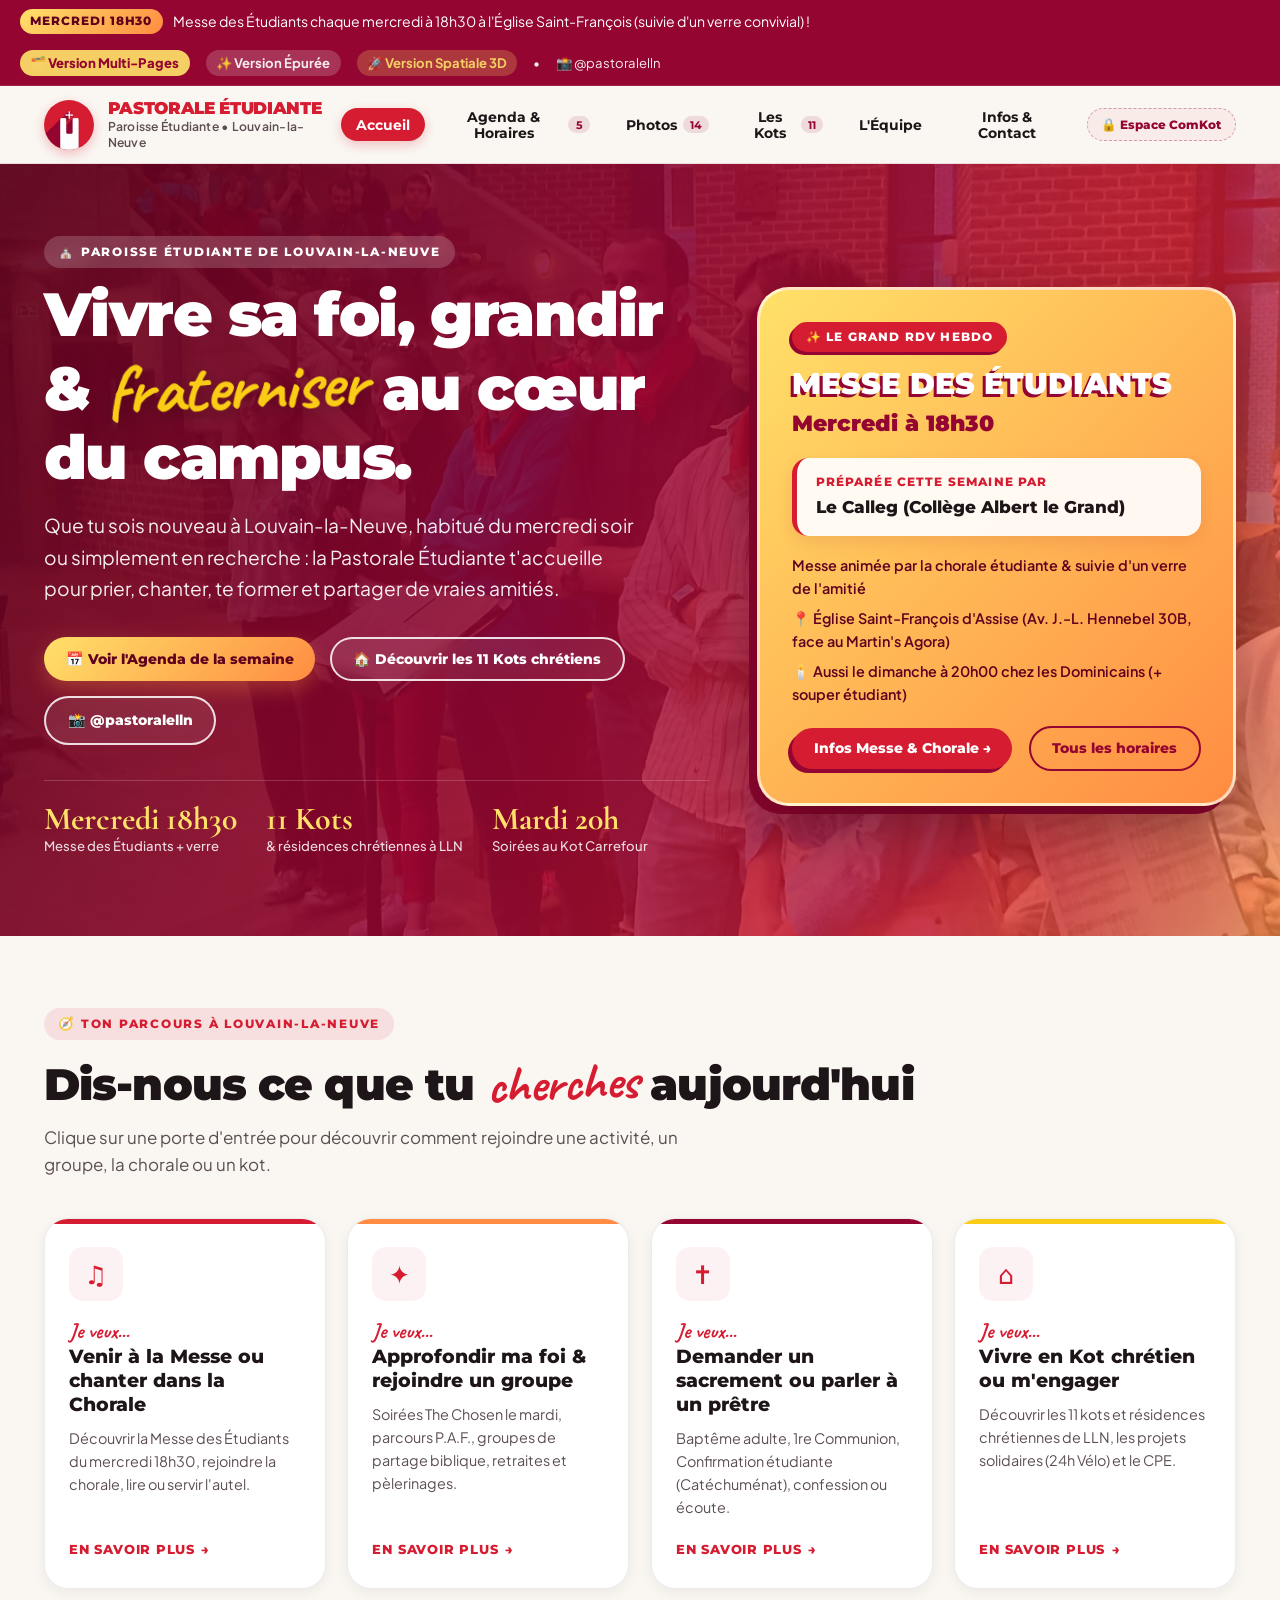
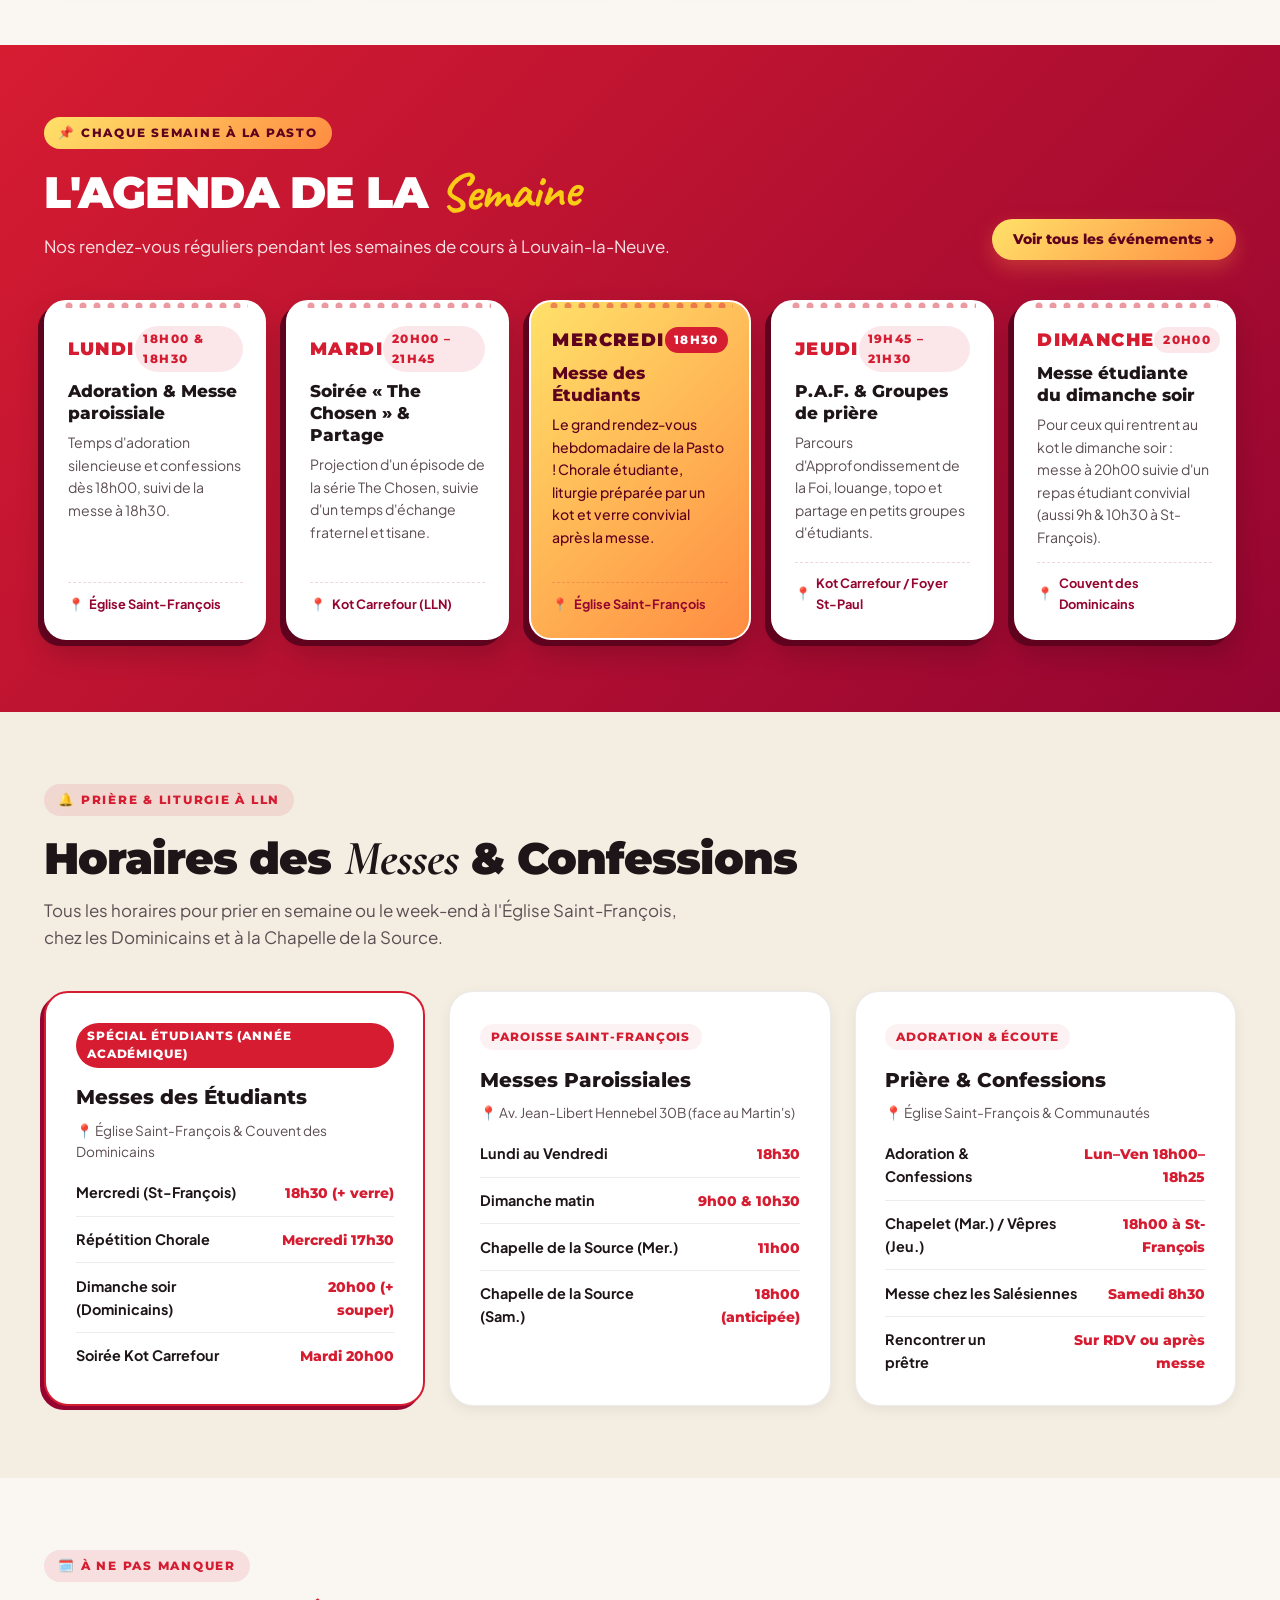
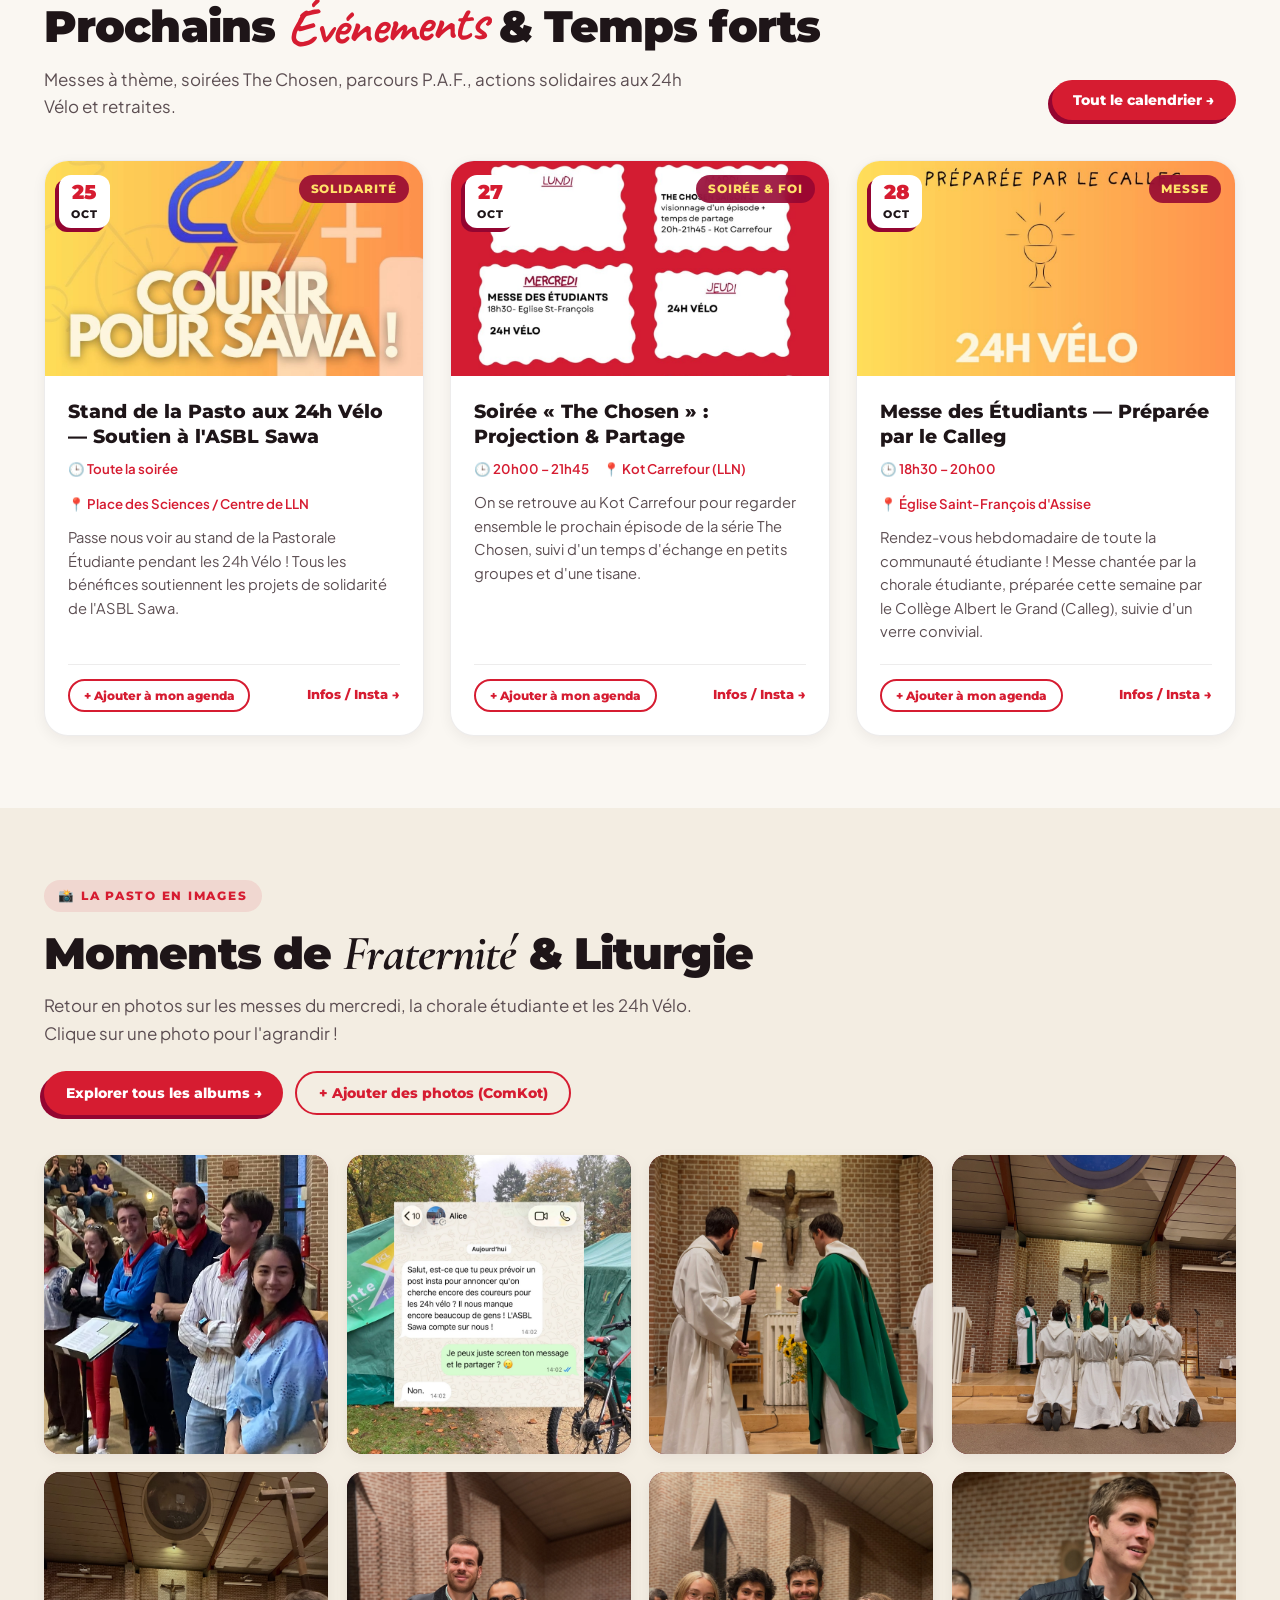
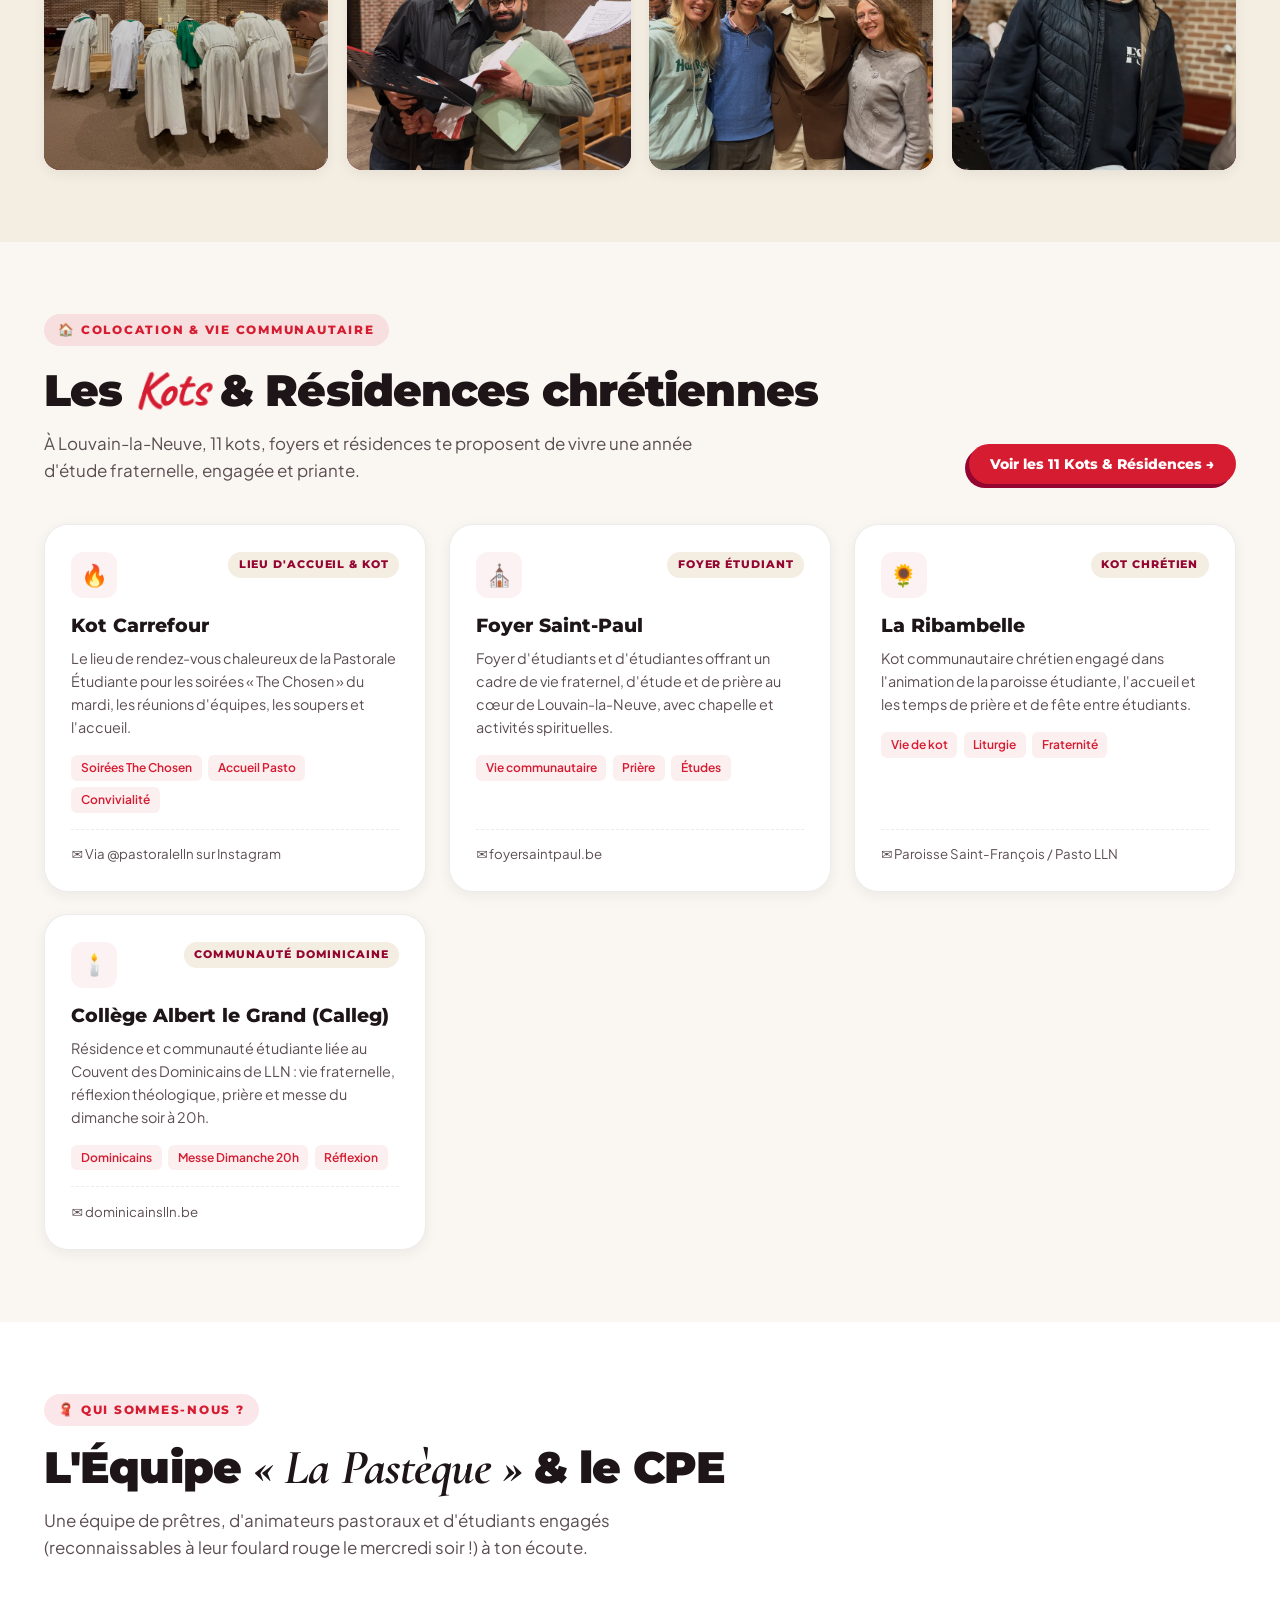
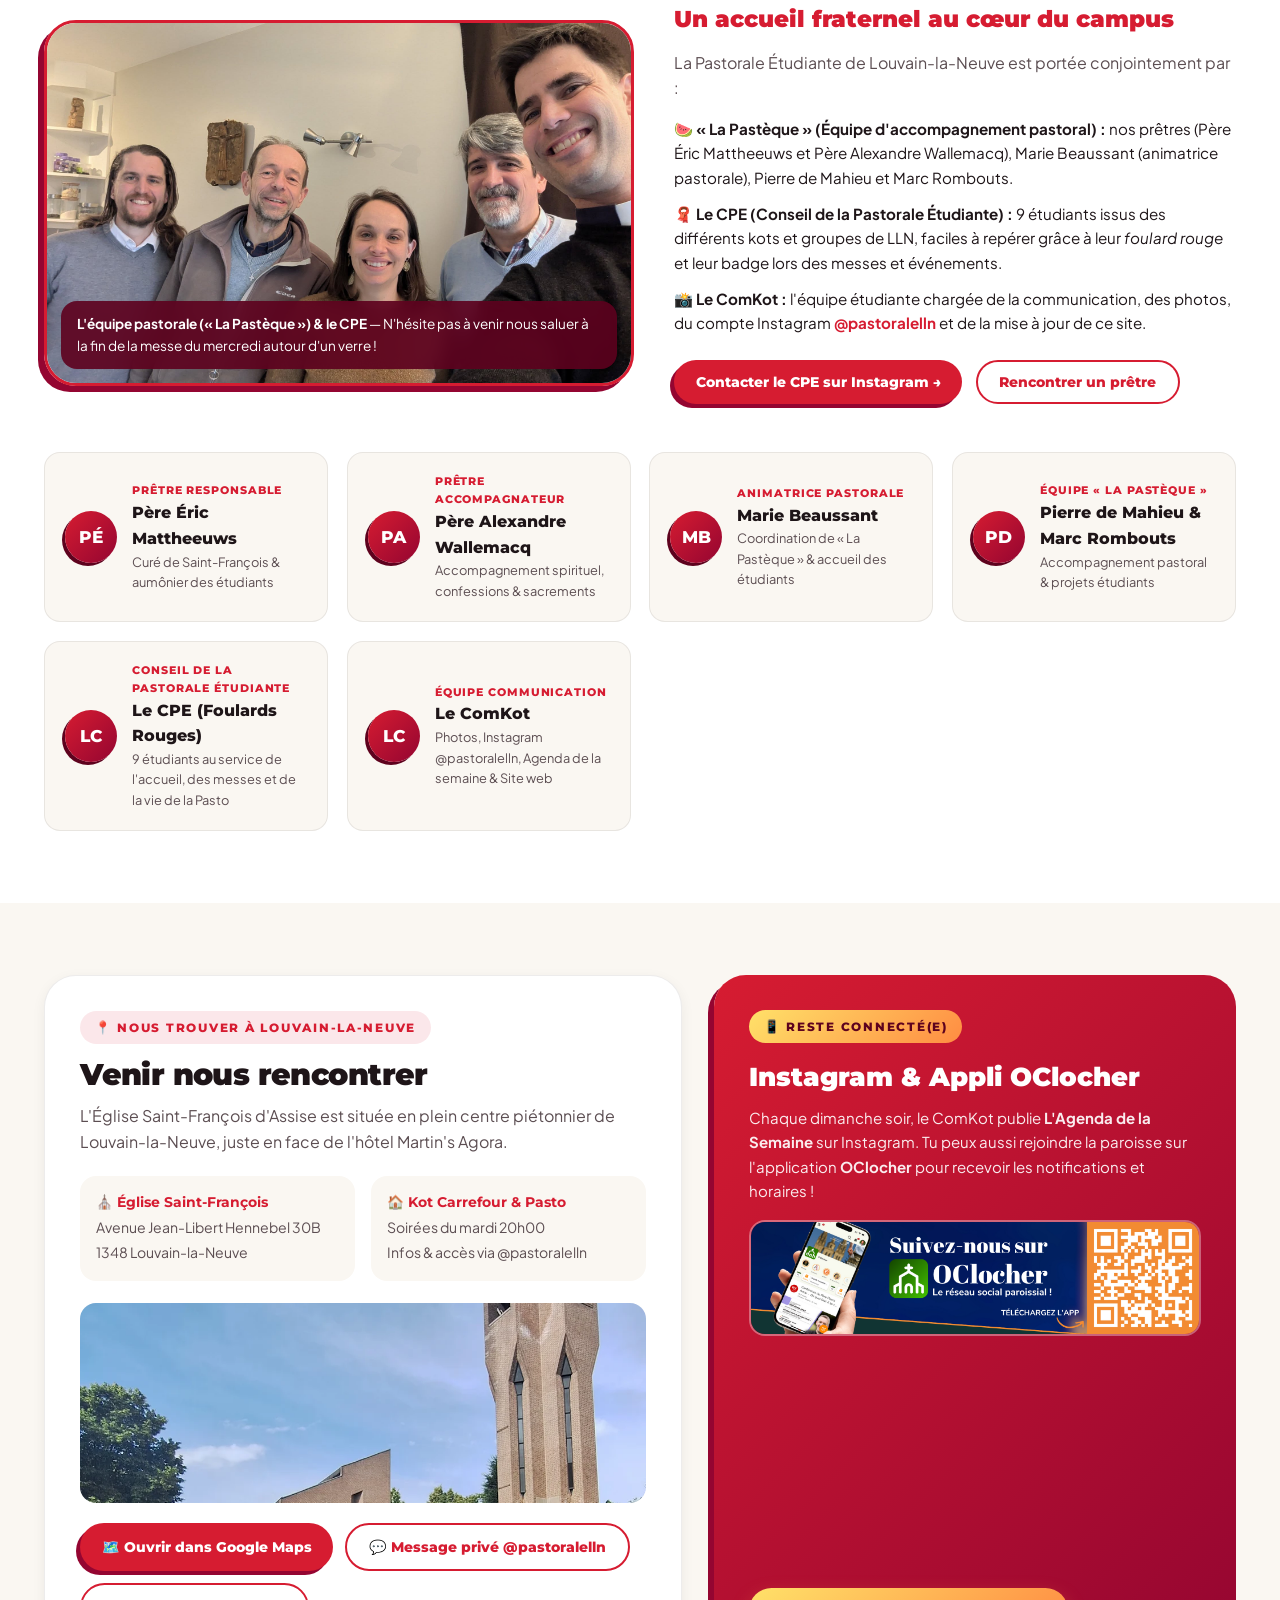
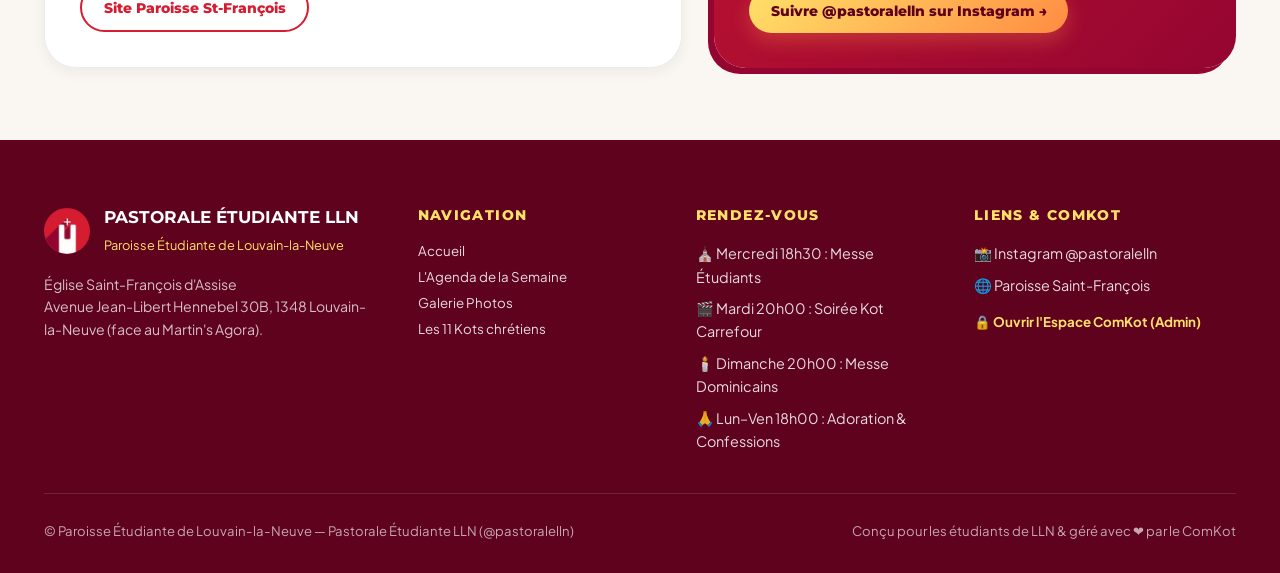
==== index.html @ 419ba9bc "Add files via upload" ====
<!DOCTYPE html>
<html lang="fr">
<head>
  <meta charset="UTF-8" />
  <meta name="viewport" content="width=device-width, initial-scale=1.0" />
  <title>Pastorale Étudiante de Louvain-la-Neuve | Paroisse Étudiante (@pastoralelln)</title>
  <meta name="description" content="Bienvenue à la Paroisse Étudiante de Louvain-la-Neuve (Pastorale Étudiante LLN) : Messe des Étudiants le mercredi à 18h30 à l'Église Saint-François, soirées The Chosen, P.A.F., chorale, sacrements et 11 kots chrétiens." />
  <link rel="icon" type="image/jpeg" href="assets/logo-ig.jpg" />

  <!-- Google Fonts correspondant à la charte @pastoralelln :
       Montserrat (Titres gras uppercase), Cormorant Garamond (Serif éditorial),
       Caveat (Script manuscrit jaune), Plus Jakarta Sans (Corps de texte moderne) -->
  <link rel="preconnect" href="https://fonts.googleapis.com" />
  <link rel="preconnect" href="https://fonts.gstatic.com" crossorigin />
  <link href="https://fonts.googleapis.com/css2?family=Caveat:wght@700&family=Cormorant+Garamond:ital,wght@0,700;1,700&family=Montserrat:wght@700;800;900&family=Plus+Jakarta+Sans:wght@400;500;600;700&display=swap" rel="stylesheet" />

  <link rel="stylesheet" href="styles.css" />
</head>
<body>

  <!-- ========================================================================
       BANNIÈRE D'ANNONCE SUPÉRIEURE (Modifiable via l'Espace ComKot)
       ======================================================================== -->
  <div class="top-banner">
    <div class="top-banner__inner">
      <div class="top-banner__content">
        <span class="top-banner__pill" id="topBannerPill">Mercredi 18h30</span>
        <span id="topBannerText">Messe des Étudiants chaque mercredi à 18h30 à l'Église Saint-François (suivie d'un verre convivial) !</span>
      </div>
      <div class="top-banner__links">
        <a href="accueil.html" style="background:#FFE169; color:#940531; padding:0.18rem 0.65rem; border-radius:999px; font-weight:800;">🗂️ Version Multi-Pages</a>
        <a href="epure.html" style="background:rgba(255,255,255,0.2); padding:0.18rem 0.65rem; border-radius:999px; font-weight:700;">✨ Version Épurée</a>
        <a href="moderne.html" style="background:rgba(255,225,105,0.25); color:#FFE169; padding:0.18rem 0.65rem; border-radius:999px; font-weight:700;">🚀 Version Spatiale 3D</a>
        <span>•</span>
        <a href="https://www.instagram.com/pastoralelln/" target="_blank" rel="noopener">📸 @pastoralelln</a>
      </div>
    </div>
  </div>

  <!-- ========================================================================
       NAVIGATION PRINCIPALE (SPA Hybride)
       ======================================================================== -->
  <header class="navbar">
    <div class="container navbar__inner">
      <button class="brand" onclick="switchView('accueil')" aria-label="Retour à l'accueil Pastorale Étudiante LLN">
        <img src="assets/logo-ig.jpg" alt="Logo Pastorale Étudiante LLN" class="brand__logo" />
        <div class="brand__text">
          <span class="brand__title">PASTORALE ÉTUDIANTE</span>
          <span class="brand__subtitle">Paroisse Étudiante • Louvain-la-Neuve</span>
        </div>
      </button>

      <nav class="nav-links" id="navLinks" aria-label="Navigation principale">
        <button class="nav-btn active" data-view="accueil" onclick="switchView('accueil')">
          Accueil
        </button>
        <button class="nav-btn" data-view="agenda" onclick="switchView('agenda')">
          Agenda &amp; Horaires <span class="nav-btn__badge" id="navEventsCount">5</span>
        </button>
        <button class="nav-btn" data-view="photos" onclick="switchView('photos')">
          Photos <span class="nav-btn__badge" id="navPhotosCount">14</span>
        </button>
        <button class="nav-btn" data-view="kots" onclick="switchView('kots')">
          Les Kots <span class="nav-btn__badge" id="navKotsCount">11</span>
        </button>
        <button class="nav-btn" onclick="switchView('accueil', 'equipe-section')">
          L'Équipe
        </button>
        <button class="nav-btn" onclick="switchView('accueil', 'contact-section')">
          Infos &amp; Contact
        </button>
      </nav>

      <div class="navbar__actions">
        <button class="btn btn--comkot" onclick="openComkotStudio()" title="Ajouter des événements ou photos (ComKot)">
          🔒 Espace ComKot
        </button>
        <button class="mobile-menu-toggle" id="mobileMenuToggle" aria-label="Menu">
          ☰
        </button>
      </div>
    </div>
  </header>

  <!-- ========================================================================
       VUE 1 : ACCUEIL COMPLET (Inspiré de Toulouse + Identité @pastoralelln)
       ======================================================================== -->
  <main id="view-accueil" class="view-section active">

    <!-- HERO SECTION -->
    <section class="hero">
      <div class="hero__bg" role="presentation"></div>
      <div class="hero__overlay" role="presentation"></div>

      <!-- Filigrane du clocher de Saint-François (comme sur les Reels @pastoralelln) -->

      <div class="container hero__grid">
        <div>
          <span class="eyebrow eyebrow--light">⛪ Paroisse Étudiante de Louvain-la-Neuve</span>
          <h1 class="hero__title">
            Vivre sa foi, grandir &amp; <span class="hero__title-script">fraterniser</span> au cœur du campus.
          </h1>
          <p class="hero__lead">
            Que tu sois nouveau à Louvain-la-Neuve, habitué du mercredi soir ou simplement en recherche : la Pastorale Étudiante t'accueille pour prier, chanter, te former et partager de vraies amitiés.
          </p>
          <div class="hero__ctas">
            <button class="btn btn--warm" onclick="switchView('agenda')">
              📅 Voir l'Agenda de la semaine
            </button>
            <button class="btn btn--outline-light" onclick="switchView('kots')">
              🏠 Découvrir les 11 Kots chrétiens
            </button>
            <a href="https://www.instagram.com/pastoralelln/" target="_blank" rel="noopener" class="btn btn--outline-light">
              📸 @pastoralelln
            </a>
          </div>
          <div class="hero__stats">
            <div>
              <div class="hero__stat-num">Mercredi 18h30</div>
              <div class="hero__stat-label">Messe des Étudiants + verre</div>
            </div>
            <div>
              <div class="hero__stat-num">11 Kots</div>
              <div class="hero__stat-label">&amp; résidences chrétiennes à LLN</div>
            </div>
            <div>
              <div class="hero__stat-num">Mardi 20h</div>
              <div class="hero__stat-label">Soirées au Kot Carrefour</div>
            </div>
          </div>
        </div>

        <!-- Carte Spotlight "Messe des Étudiants" (style post Instagram @pastoralelln) -->
        <aside class="messe-spotlight-card" aria-label="Rendez-vous Messe des Étudiants">

          <span class="messe-spotlight-card__tag">✨ Le Grand RDV Hebdo</span>
          <h2 class="messe-spotlight-card__title">Messe des Étudiants</h2>
          <div class="messe-spotlight-card__time" id="spotlightTime">Mercredi à 18h30</div>

          <div class="messe-spotlight-card__kot-box">
            <div class="messe-spotlight-card__kot-label">PRÉPARÉE CETTE SEMAINE PAR</div>
            <div class="messe-spotlight-card__kot-value" id="spotlightKot">Le Calleg (Collège Albert le Grand)</div>
          </div>

          <div class="messe-spotlight-card__meta">
            <span id="spotlightTheme">🎶 Animée par la chorale étudiante &amp; suivie d'un verre convivial</span>
            <span id="spotlightLocation">📍 Église Saint-François d'Assise (face au Martin's Agora)</span>
            <span id="spotlightSunday">🕯️ Aussi le dimanche à 20h00 chez les Dominicains (+ repas)</span>
          </div>

          <div class="messe-spotlight-card__footer">
            <button class="btn btn--primary" onclick="openPathwayModal('messe-chorale')">
              Infos Messe &amp; Chorale →
            </button>
            <button class="btn btn--outline" style="border-color: var(--pasto-burgundy); color: var(--pasto-burgundy);" onclick="switchView('accueil', 'horaires-section')">
              Tous les horaires
            </button>
          </div>
        </aside>
      </div>
    </section>

    <!-- SECTION "JE VEUX..." (Inspirée de etudiants-toulouse.catholique.fr) -->
    <section class="pathways-section">
      <div class="container">
        <div class="section-header">
          <div>
            <span class="eyebrow">🧭 Ton parcours à Louvain-la-Neuve</span>
            <h2 class="section-title">
              Dis-nous ce que tu <span class="script-accent">cherches</span> aujourd'hui
            </h2>
            <p class="section-subtitle">
              Clique sur une porte d'entrée pour découvrir comment rejoindre une activité, un groupe, la chorale ou un kot.
            </p>
          </div>
        </div>

        <div class="pathways-grid" id="pathwaysGrid">
          <!-- Injecté dynamiquement par app.js -->
        </div>
      </div>
    </section>

    <!-- SECTION L'AGENDA DE LA SEMAINE (Charte @pastoralelln : fond rouge #D61C31 + cartes blanches festonnées) -->
    <section class="weekly-agenda-section">

      <div class="container weekly-board">
        <div class="section-header">
          <div>
            <span class="eyebrow eyebrow--warm">📌 Chaque semaine à la Pasto</span>
            <h2 class="section-title section-title--light" style="color: #FFFFFF;">
              L'AGENDA DE LA <span class="script-accent">Semaine</span>
            </h2>
            <p class="section-subtitle" style="color: rgba(255,255,255,0.88);">
              Nos rendez-vous réguliers pendant les semaines de cours à Louvain-la-Neuve.
            </p>
          </div>
          <div style="display:flex; gap:0.75rem; flex-wrap:wrap;">
            <button class="btn btn--warm" onclick="switchView('agenda')">
              Voir tous les événements →
            </button>
          </div>
        </div>

        <div class="weekly-grid" id="homeWeeklyGrid">
          <!-- Injecté dynamiquement par app.js -->
        </div>
      </div>
    </section>

    <!-- SECTION HORAIRES DES MESSES & CONFESSIONS À LLN -->
    <section class="horaires-section" id="horaires-section">
      <div class="container">
        <div class="section-header">
          <div>
            <span class="eyebrow">🔔 Prière &amp; Liturgie à LLN</span>
            <h2 class="section-title">
              Horaires des <span class="serif-accent">Messes</span> &amp; Confessions
            </h2>
            <p class="section-subtitle">
              Tous les horaires pour prier en semaine ou le week-end à l'Église Saint-François, chez les Dominicains et à la Chapelle de la Source.
            </p>
          </div>
        </div>

        <div class="horaires-grid">
          <!-- Carte 1 : Messes Étudiantes -->
          <div class="horaire-card horaire-card--featured">
            <span class="horaire-card__badge">Spécial Étudiants (Année académique)</span>
            <h3 class="horaire-card__title">Messes des Étudiants</h3>
            <p class="horaire-card__location">📍 Église Saint-François &amp; Couvent des Dominicains</p>
            <div class="horaire-list">
              <div class="horaire-item">
                <span class="horaire-item__day">Mercredi (St-François)</span>
                <span class="horaire-item__time">18h30 (+ verre)</span>
              </div>
              <div class="horaire-item">
                <span class="horaire-item__day">Répétition Chorale</span>
                <span class="horaire-item__time">Mercredi 17h30</span>
              </div>
              <div class="horaire-item">
                <span class="horaire-item__day">Dimanche soir (Dominicains)</span>
                <span class="horaire-item__time">20h00 (+ souper)</span>
              </div>
              <div class="horaire-item">
                <span class="horaire-item__day">Soirée Kot Carrefour</span>
                <span class="horaire-item__time">Mardi 20h00</span>
              </div>
            </div>
          </div>

          <!-- Carte 2 : Église Saint-François (Semaine & Dimanche) -->
          <div class="horaire-card">
            <span class="horaire-card__badge">Paroisse Saint-François</span>
            <h3 class="horaire-card__title">Messes Paroissiales</h3>
            <p class="horaire-card__location">📍 Av. Jean-Libert Hennebel 30B (face au Martin's)</p>
            <div class="horaire-list">
              <div class="horaire-item">
                <span class="horaire-item__day">Lundi au Vendredi</span>
                <span class="horaire-item__time">18h30</span>
              </div>
              <div class="horaire-item">
                <span class="horaire-item__day">Dimanche matin</span>
                <span class="horaire-item__time">9h00 &amp; 10h30</span>
              </div>
              <div class="horaire-item">
                <span class="horaire-item__day">Chapelle de la Source (Mer.)</span>
                <span class="horaire-item__time">11h00</span>
              </div>
              <div class="horaire-item">
                <span class="horaire-item__day">Chapelle de la Source (Sam.)</span>
                <span class="horaire-item__time">18h00 (anticipée)</span>
              </div>
            </div>
          </div>

          <!-- Carte 3 : Adoration, Prière & Confessions -->
          <div class="horaire-card">
            <span class="horaire-card__badge">Adoration &amp; Écoute</span>
            <h3 class="horaire-card__title">Prière &amp; Confessions</h3>
            <p class="horaire-card__location">📍 Église Saint-François &amp; Communautés</p>
            <div class="horaire-list">
              <div class="horaire-item">
                <span class="horaire-item__day">Adoration &amp; Confessions</span>
                <span class="horaire-item__time">Lun–Ven 18h00–18h25</span>
              </div>
              <div class="horaire-item">
                <span class="horaire-item__day">Chapelet (Mar.) / Vêpres (Jeu.)</span>
                <span class="horaire-item__time">18h00 à St-François</span>
              </div>
              <div class="horaire-item">
                <span class="horaire-item__day">Messe chez les Salésiennes</span>
                <span class="horaire-item__time">Samedi 8h30</span>
              </div>
              <div class="horaire-item">
                <span class="horaire-item__day">Rencontrer un prêtre</span>
                <span class="horaire-item__time">Sur RDV ou après messe</span>
              </div>
            </div>
          </div>
        </div>
      </div>
    </section>

    <!-- SECTION PROCHAINS ÉVÉNEMENTS (APERÇU ACCUEIL) -->
    <section class="events-section">
      <div class="container">
        <div class="section-header">
          <div>
            <span class="eyebrow">🗓️ À ne pas manquer</span>
            <h2 class="section-title">
              Prochains <span class="script-accent">Événements</span> &amp; Temps forts
            </h2>
            <p class="section-subtitle">
              Messes à thème, soirées The Chosen, parcours P.A.F., actions solidaires aux 24h Vélo et retraites.
            </p>
          </div>
          <button class="btn btn--primary" onclick="switchView('agenda')">
            Tout le calendrier →
          </button>
        </div>

        <div class="events-grid" id="homeEventsGrid">
          <!-- Injecté dynamiquement par app.js -->
        </div>
      </div>
    </section>

    <!-- SECTION GALERIE PHOTOS (APERÇU ACCUEIL) -->
    <section class="gallery-section">
      <div class="container">
        <div class="section-header">
          <div>
            <span class="eyebrow">📸 La Pasto en images</span>
            <h2 class="section-title">
              Moments de <span class="serif-accent">Fraternité</span> &amp; Liturgie
            </h2>
            <p class="section-subtitle">
              Retour en photos sur les messes du mercredi, la chorale étudiante et les 24h Vélo. Clique sur une photo pour l'agrandir !
            </p>
          </div>
          <div style="display:flex; gap:0.75rem; flex-wrap:wrap;">
            <button class="btn btn--primary" onclick="switchView('photos')">
              Explorer tous les albums →
            </button>
            <button class="btn btn--outline" onclick="openComkotStudio(); switchStudioTab('photos')">
              + Ajouter des photos (ComKot)
            </button>
          </div>
        </div>

        <div class="photos-masonry" id="homePhotosGrid">
          <!-- Injecté dynamiquement par app.js -->
        </div>
      </div>
    </section>

    <!-- SECTION KOTS CHRÉTIENS (APERÇU ACCUEIL) -->
    <section class="kots-section">
      <div class="container">
        <div class="section-header">
          <div>
            <span class="eyebrow">🏠 Colocation &amp; Vie communautaire</span>
            <h2 class="section-title">
              Les <span class="script-accent">Kots</span> &amp; Résidences chrétiennes
            </h2>
            <p class="section-subtitle">
              À Louvain-la-Neuve, 11 kots, foyers et résidences te proposent de vivre une année d'étude fraternelle, engagée et priante.
            </p>
          </div>
          <button class="btn btn--primary" onclick="switchView('kots')">
            Voir les 11 Kots &amp; Résidences →
          </button>
        </div>

        <div class="kots-grid" id="homeKotsGrid">
          <!-- Injecté dynamiquement par app.js -->
        </div>
      </div>
    </section>

    <!-- SECTION L'ÉQUIPE ("LA PASTÈQUE", LE CPE & LE COMKOT) -->
    <section class="team-section" id="equipe-section">
      <div class="container">
        <div class="section-header">
          <div>
            <span class="eyebrow">🧣 Qui sommes-nous ?</span>
            <h2 class="section-title">
              L'Équipe <span class="serif-accent">« La Pastèque »</span> &amp; le CPE
            </h2>
            <p class="section-subtitle">
              Une équipe de prêtres, d'animateurs pastoraux et d'étudiants engagés (reconnaissables à leur foulard rouge le mercredi soir !) à ton écoute.
            </p>
          </div>
        </div>

        <div class="team-banner-grid">
          <div class="team-photo-frame">
            <img src="assets/equipe-pasteque.png" alt="Équipe pastorale La Pastèque et prêtres de Louvain-la-Neuve" loading="lazy" />
            <div class="team-photo-caption">
              <strong>L'équipe pastorale (« La Pastèque ») &amp; le CPE</strong> — N'hésite pas à venir nous saluer à la fin de la messe du mercredi autour d'un verre !
            </div>
          </div>

          <div>
            <h3 style="font-family: var(--font-display); font-size: 1.45rem; font-weight: 900; margin-bottom: 0.75rem; color: var(--pasto-red);">
              Un accueil fraternel au cœur du campus
            </h3>
            <p style="color: var(--text-muted); margin-bottom: 1rem;">
              La Pastorale Étudiante de Louvain-la-Neuve est portée conjointement par :
            </p>
            <ul style="display:flex; flex-direction:column; gap:0.75rem; margin-bottom: 1.5rem; font-size: 0.95rem;">
              <li>
                <strong>🍉 « La Pastèque » (Équipe d'accompagnement pastoral) :</strong> nos prêtres (Père Éric Mattheeuws et Père Alexandre Wallemacq), Marie Beaussant (animatrice pastorale), Pierre de Mahieu et Marc Rombouts.
              </li>
              <li>
                <strong>🧣 Le CPE (Conseil de la Pastorale Étudiante) :</strong> 9 étudiants issus des différents kots et groupes de LLN, faciles à repérer grâce à leur <em>foulard rouge</em> et leur badge lors des messes et événements.
              </li>
              <li>
                <strong>📸 Le ComKot :</strong> l'équipe étudiante chargée de la communication, des photos, du compte Instagram <a href="https://www.instagram.com/pastoralelln/" target="_blank" rel="noopener" style="color:var(--pasto-red); font-weight:700;">@pastoralelln</a> et de la mise à jour de ce site.
              </li>
            </ul>
            <div style="display:flex; gap:0.85rem; flex-wrap:wrap;">
              <a href="https://www.instagram.com/pastoralelln/" target="_blank" rel="noopener" class="btn btn--primary">
                Contacter le CPE sur Instagram →
              </a>
              <button class="btn btn--outline" onclick="openPathwayModal('sacrements-ecoute')">
                Rencontrer un prêtre
              </button>
            </div>
          </div>
        </div>

        <div class="team-members-grid" id="teamMembersGrid">
          <!-- Injecté dynamiquement par app.js -->
        </div>
      </div>
    </section>

    <!-- SECTION CONTACT, ÉGLISE SAINT-FRANÇOIS & APPLICATION OCLOCHER -->
    <section class="contact-section" id="contact-section">
      <div class="container">
        <div class="contact-grid">
          <div class="contact-card">
            <span class="eyebrow">📍 Nous trouver à Louvain-la-Neuve</span>
            <h2 class="section-title" style="font-size: 1.85rem; margin-bottom: 0.75rem;">
              Venir nous rencontrer
            </h2>
            <p style="color: var(--text-muted); margin-bottom: 1.35rem;">
              L'Église Saint-François d'Assise est située en plein centre piétonnier de Louvain-la-Neuve, juste en face de l'hôtel Martin's Agora.
            </p>

            <div style="display: grid; grid-template-columns: 1fr 1fr; gap: 1rem; margin-bottom: 1.35rem;">
              <div style="background: var(--bg-cream); padding: 1rem; border-radius: var(--radius-md);">
                <strong style="display:block; font-family:var(--font-display); font-size:0.85rem; color:var(--pasto-red);">⛪ Église Saint-François</strong>
                <span style="font-size:0.88rem; color:var(--text-muted);">Avenue Jean-Libert Hennebel 30B<br/>1348 Louvain-la-Neuve</span>
              </div>
              <div style="background: var(--bg-cream); padding: 1rem; border-radius: var(--radius-md);">
                <strong style="display:block; font-family:var(--font-display); font-size:0.85rem; color:var(--pasto-red);">🏠 Kot Carrefour &amp; Pasto</strong>
                <span style="font-size:0.88rem; color:var(--text-muted);">Soirées du mardi 20h00<br/>Infos &amp; accès via @pastoralelln</span>
              </div>
            </div>

            <img src="assets/eglise-st-francois.png" alt="Église Saint-François d'Assise à Louvain-la-Neuve" style="width:100%; height:200px; object-fit:cover; border-radius:var(--radius-md); margin-bottom:1.25rem;" loading="lazy" />

            <div style="display:flex; gap:0.75rem; flex-wrap:wrap;">
              <a href="https://www.google.com/maps/search/?api=1&query=Eglise+Saint-Francois+d+Assise+Louvain-la-Neuve" target="_blank" rel="noopener" class="btn btn--primary">
                🗺️ Ouvrir dans Google Maps
              </a>
              <a href="https://www.instagram.com/pastoralelln/" target="_blank" rel="noopener" class="btn btn--outline">
                💬 Message privé @pastoralelln
              </a>
              <a href="https://www.paroissesaintfrancois.be/etudiants" target="_blank" rel="noopener" class="btn btn--outline">
                Site Paroisse St-François
              </a>
            </div>
          </div>

          <!-- Carte OClocher & Instagram -->
          <div class="oclocher-card">
            <div>
              <span class="eyebrow eyebrow--warm">📱 Reste connecté(e)</span>
              <h3 style="font-family: var(--font-display); font-size: 1.65rem; font-weight: 900; margin-bottom: 0.5rem;">
                Instagram &amp; Appli OClocher
              </h3>
              <p style="font-size: 0.94rem; opacity: 0.92;">
                Chaque dimanche soir, le ComKot publie <strong>L'Agenda de la Semaine</strong> sur Instagram. Tu peux aussi rejoindre la paroisse sur l'application <strong>OClocher</strong> pour recevoir les notifications et horaires !
              </p>
              <img src="assets/oclocher-banniere.png" alt="Bannière application OClocher Paroisse Saint-François" class="oclocher-card__img" loading="lazy" />
            </div>

            <div style="display:flex; gap:0.75rem; flex-wrap:wrap;">
              <a href="https://www.instagram.com/pastoralelln/" target="_blank" rel="noopener" class="btn btn--warm">
                Suivre @pastoralelln sur Instagram →
              </a>
            </div>
          </div>
        </div>
      </div>
    </section>
  </main>

  <!-- ========================================================================
       VUE 2 : AGENDA COMPLET, ÉVÉNEMENTS & HORAIRES
       ======================================================================== -->
  <section id="view-agenda" class="view-section">
    <div class="weekly-agenda-section" style="padding: 3.5rem 0;">
      <div class="container">
        <div class="section-header">
          <div>
            <span class="eyebrow eyebrow--warm">📌 Tableau Hebdomadaire</span>
            <h1 class="section-title section-title--light" style="color:#FFFFFF;">
              L'Agenda de la <span class="script-accent">Semaine</span> &amp; Calendrier
            </h1>
            <p class="section-subtitle" style="color:rgba(255,255,255,0.9);">
              Retrouve ici le programme de la semaine ainsi que tous les événements à venir de la Pastorale Étudiante.
            </p>
          </div>
          <button class="btn btn--outline-light" onclick="openComkotStudio(); switchStudioTab('weekly')">
            ✏️ Modifier l'agenda (ComKot)
          </button>
        </div>

        <div class="weekly-grid" id="agendaWeeklyGrid"></div>
      </div>
    </div>

    <div class="events-section">
      <div class="container">
        <div class="section-header">
          <div>
            <span class="eyebrow">🗓️ Calendrier des activités</span>
            <h2 class="section-title">Tous les <span class="script-accent">Événements</span></h2>
            <p class="section-subtitle">
              Filtre par catégorie ou télécharge un rendez-vous (`.ics`) pour l'ajouter directement à l'agenda de ton téléphone.
            </p>
          </div>
          <button class="btn btn--primary" onclick="openComkotStudio(); switchStudioTab('events')">
            + Ajouter un événement (ComKot)
          </button>
        </div>

        <div class="filter-bar" id="eventsFilterBar"></div>
        <div class="events-grid" id="fullEventsGrid"></div>
      </div>
    </div>
  </section>

  <!-- ========================================================================
       VUE 3 : GALERIE PHOTOS & ALBUMS (@pastoralelln)
       ======================================================================== -->
  <section id="view-photos" class="view-section">
    <div class="gallery-section" style="min-height: 75vh;">
      <div class="container">
        <div class="section-header">
          <div>
            <span class="eyebrow">📸 Albums Photos de la Pasto</span>
            <h1 class="section-title">
              La vie de la <span class="script-accent">Paroisse</span> en photos
            </h1>
            <p class="section-subtitle">
              Sélectionne un album ci-dessous pour revivre les messes des étudiants, les 24h Vélo, les soirées et les temps forts.
            </p>
          </div>
          <div style="display:flex; gap:0.75rem; flex-wrap:wrap;">
            <button class="btn btn--primary" onclick="openComkotStudio(); switchStudioTab('photos')">
              📤 Publier des photos (ComKot)
            </button>
            <a href="https://www.instagram.com/pastoralelln/" target="_blank" rel="noopener" class="btn btn--outline">
              Voir les Reels sur @pastoralelln →
            </a>
          </div>
        </div>

        <div class="albums-bar" id="albumsFilterBar"></div>
        <div class="photos-masonry" id="fullPhotosGrid"></div>
      </div>
    </div>
  </section>

  <!-- ========================================================================
       VUE 4 : ANNUAIRE DES 11 KOTS CHRÉTIENS & RÉSIDENCES DE LLN
       ======================================================================== -->
  <section id="view-kots" class="view-section">
    <div class="kots-section" style="min-height: 75vh;">
      <div class="container">
        <div class="section-header">
          <div>
            <span class="eyebrow">🏠 Logement &amp; Vie fraternelle à LLN</span>
            <h1 class="section-title">
              Annuaire des <span class="script-accent">11 Kots</span> &amp; Résidences
            </h1>
            <p class="section-subtitle">
              Tu cherches un kot chrétien ou une résidence porteuse de sens pour l'année prochaine, ou tu veux rejoindre leurs activités ? Explore les différentes communautés présentes à Louvain-la-Neuve.
            </p>
          </div>
          <button class="btn btn--outline" onclick="openComkotStudio(); switchStudioTab('kots')">
            ✏️ Mettre à jour les Kots (ComKot)
          </button>
        </div>

        <div class="kots-search-row">
          <div class="search-input-wrap">
            <span class="search-input-icon">🔍</span>
            <input type="search" id="kotSearchInput" class="search-input" placeholder="Rechercher un kot (ex: Calleg, Inigo, Saint-Paul, prière...)" />
          </div>
          <div class="filter-bar" id="kotsFilterBar" style="margin-bottom:0;"></div>
        </div>

        <div class="kots-grid" id="fullKotsGrid"></div>
      </div>
    </div>
  </section>

  <!-- ========================================================================
       PIED DE PAGE (FOOTER)
       ======================================================================== -->
  <footer class="site-footer">
    <div class="container">
      <div class="footer-grid">
        <div>
          <div style="display:flex; align-items:center; gap:0.85rem; margin-bottom:1rem;">
            <img src="assets/logo-ig.jpg" alt="Logo Pastorale Étudiante LLN" style="width:46px; height:46px; border-radius:50%;" />
            <div>
              <strong style="font-family:var(--font-display); font-size:1.05rem; color:#FFFFFF; display:block;">PASTORALE ÉTUDIANTE LLN</strong>
              <span style="font-size:0.8rem; color:var(--pasto-yellow);">Paroisse Étudiante de Louvain-la-Neuve</span>
            </div>
          </div>
          <p style="font-size:0.88rem; color:rgba(255,255,255,0.75); margin-bottom:1rem;">
            Église Saint-François d'Assise<br/>
            Avenue Jean-Libert Hennebel 30B, 1348 Louvain-la-Neuve (face au Martin's Agora).
          </p>
        </div>

        <div>
          <h4 class="footer-col__title">Navigation</h4>
          <div class="footer-links">
            <button onclick="switchView('accueil')" style="text-align:left; color:inherit;">Accueil</button>
            <button onclick="switchView('agenda')" style="text-align:left; color:inherit;">L'Agenda de la Semaine</button>
            <button onclick="switchView('photos')" style="text-align:left; color:inherit;">Galerie Photos</button>
            <button onclick="switchView('kots')" style="text-align:left; color:inherit;">Les 11 Kots chrétiens</button>
          </div>
        </div>

        <div>
          <h4 class="footer-col__title">Rendez-vous</h4>
          <div class="footer-links">
            <span>⛪ Mercredi 18h30 : Messe Étudiants</span>
            <span>🎬 Mardi 20h00 : Soirée Kot Carrefour</span>
            <span>🕯️ Dimanche 20h00 : Messe Dominicains</span>
            <span>🙏 Lun–Ven 18h00 : Adoration &amp; Confessions</span>
          </div>
        </div>

        <div>
          <h4 class="footer-col__title">Liens &amp; ComKot</h4>
          <div class="footer-links">
            <a href="https://www.instagram.com/pastoralelln/" target="_blank" rel="noopener">📸 Instagram @pastoralelln</a>
            <a href="https://www.paroissesaintfrancois.be/etudiants" target="_blank" rel="noopener">🌐 Paroisse Saint-François</a>
            <button onclick="openComkotStudio()" style="text-align:left; color:var(--pasto-yellow); font-weight:700; margin-top:0.4rem;">
              🔒 Ouvrir l'Espace ComKot (Admin)
            </button>
          </div>
        </div>
      </div>

      <div class="footer-bottom">
        <span>© Paroisse Étudiante de Louvain-la-Neuve — Pastorale Étudiante LLN (@pastoralelln)</span>
        <span>Conçu pour les étudiants de LLN &amp; géré avec ❤️ par le ComKot</span>
      </div>
    </div>
  </footer>

  <!-- ========================================================================
       MODALE 1 : DÉTAIL PARCOURS "JE VEUX..."
       ======================================================================== -->
  <div class="modal-backdrop" id="pathwayModal" onclick="if(event.target===this) closeModal('pathwayModal')">
    <div class="modal-box" role="dialog" aria-modal="true">
      <button class="modal-close" onclick="closeModal('pathwayModal')" aria-label="Fermer">✕</button>
      <div id="pathwayModalContent"></div>
    </div>
  </div>

  <!-- ========================================================================
       MODALE 2 : LIGHTBOX PLEIN ÉCRAN POUR LES PHOTOS
       ======================================================================== -->
  <div class="modal-backdrop" id="lightboxModal" onclick="if(event.target===this) closeModal('lightboxModal')">
    <div class="lightbox-box" role="dialog" aria-modal="true">
      <button class="modal-close" style="top:-10px; right:0; background:#FFFFFF;" onclick="closeModal('lightboxModal')" aria-label="Fermer">✕</button>
      <img id="lightboxImage" src="" alt="" class="lightbox-img" />
      <div class="lightbox-bar">
        <button class="btn btn--outline-light" style="padding:0.45rem 0.9rem;" onclick="stepLightbox(-1)">← Précédente</button>
        <div style="text-align:center;">
          <div id="lightboxAlbum" style="font-family:var(--font-display); font-size:0.75rem; font-weight:800; color:var(--pasto-yellow); text-transform:uppercase;"></div>
          <div id="lightboxCaption" style="font-size:0.95rem; font-weight:600;"></div>
          <div id="lightboxCounter" style="font-size:0.75rem; opacity:0.75;"></div>
        </div>
        <button class="btn btn--outline-light" style="padding:0.45rem 0.9rem;" onclick="stepLightbox(1)">Suivante →</button>
      </div>
    </div>
  </div>

  <!-- ========================================================================
       MODALE 3 : ESPACE COMKOT (STUDIO D'ADMINISTRATION COMPLET)
       ======================================================================== -->
  <div class="modal-backdrop" id="comkotModal" onclick="if(event.target===this) closeModal('comkotModal')">
    <div class="modal-box modal-box--wide" role="dialog" aria-modal="true" aria-label="Espace ComKot Administration">
      <button class="modal-close" style="background:rgba(255,255,255,0.2); color:#FFFFFF;" onclick="closeModal('comkotModal')" aria-label="Fermer">✕</button>

      <div class="studio-header">
        <div style="display:flex; align-items:center; gap:0.85rem;">
          <img src="assets/logo-ig.jpg" alt="" style="width:42px; height:42px; border-radius:50%; border:2px solid #FFF;" />
          <div>
            <h2 style="font-family:var(--font-display); font-size:1.25rem; font-weight:900;">Espace ComKot — Studio</h2>
            <p style="font-size:0.82rem; opacity:0.9;">Ajoutez facilement les photos, événements et l'Agenda de la semaine sans toucher au code</p>
          </div>
        </div>
      </div>

      <!-- Écran de déverrouillage PIN ComKot -->
      <div id="studioLockScreen" style="padding: 3rem 2rem; text-align: center;">
        <div style="max-width: 380px; margin: 0 auto;">
          <div style="font-size: 2.5rem; margin-bottom: 0.5rem;">🔐</div>
          <h3 style="font-family: var(--font-display); font-size: 1.25rem; font-weight: 800; margin-bottom: 0.5rem;">
            Accès réservé au ComKot &amp; CPE
          </h3>
          <p style="font-size: 0.88rem; color: var(--text-muted); margin-bottom: 1.25rem;">
            Entrez le code d'accès de l'équipe communication pour gérer l'agenda, les événements et les albums photos.<br/>
            <span style="font-size:0.78rem; color:var(--pasto-red);">(Code par défaut : <code>pasto1348</code>)</span>
          </p>
          <form onsubmit="unlockComkotStudio(event)" style="display:flex; gap:0.5rem;">
            <input type="password" id="comkotPinInput" class="form-input" style="flex:1;" placeholder="Code d'accès ComKot..." required />
            <button type="submit" class="btn btn--primary">Déverrouiller</button>
          </form>
        </div>
      </div>

      <!-- Interface principale du Studio une fois déverrouillée -->
      <div id="studioMainScreen" style="display: none;">
        <div class="studio-tabs">
          <button class="studio-tab active" data-studio-tab="weekly" onclick="switchStudioTab('weekly')">
            📌 1. Messe &amp; Agenda de la Semaine
          </button>
          <button class="studio-tab" data-studio-tab="events" onclick="switchStudioTab('events')">
            🗓️ 2. Prochains Événements
          </button>
          <button class="studio-tab" data-studio-tab="photos" onclick="switchStudioTab('photos')">
            📸 3. Albums Photos
          </button>
          <button class="studio-tab" data-studio-tab="kots" onclick="switchStudioTab('kots')">
            🏠 4. Kots &amp; Équipe
          </button>
          <button class="studio-tab" data-studio-tab="cloud" onclick="switchStudioTab('cloud')">
            ☁️ 5. Cloud Sync &amp; Sauvegarde
          </button>
        </div>

        <div class="studio-body">
          <!-- ONGLET 1 : MESSE DU MERCREDI & AGENDA DE LA SEMAINE -->
          <div class="studio-panel active" id="studio-panel-weekly">
            <form onsubmit="saveSpotlightAndWeekly(event)">
              <h3 style="font-family:var(--font-display); font-size:1.05rem; margin-bottom:0.85rem; color:var(--pasto-red);">
                ✨ Messe des Étudiants de cette semaine &amp; Bannière
              </h3>
              <div class="form-grid" style="margin-bottom: 1.5rem;">
                <div class="form-group">
                  <label class="form-label">Quel Kot / Groupe prépare la Messe de ce mercredi ?</label>
                  <input type="text" id="adminWedKot" class="form-input" placeholder="Ex: Le Calleg / La Ribambelle / Le Foyer St-Paul" />
                </div>
                <div class="form-group">
                  <label class="form-label">Horaire de la Messe du mercredi</label>
                  <input type="text" id="adminWedTime" class="form-input" placeholder="Mercredi à 18h30" />
                </div>
                <div class="form-group">
                  <label class="form-label">Sous-titre / Note Messe du mercredi</label>
                  <input type="text" id="adminWedTheme" class="form-input" placeholder="Animée par la chorale & suivie d'un verre..." />
                </div>
                <div class="form-group">
                  <label class="form-label">Lieu de la Messe</label>
                  <input type="text" id="adminWedLocation" class="form-input" placeholder="Église Saint-François d'Assise" />
                </div>
                <div class="form-group">
                  <label class="form-label">Badge bannière tout en haut</label>
                  <input type="text" id="adminBannerPill" class="form-input" placeholder="Mercredi 18h30" />
                </div>
                <div class="form-group">
                  <label class="form-label">Texte bannière d'annonce tout en haut</label>
                  <input type="text" id="adminBannerText" class="form-input" placeholder="Annonce rapide..." />
                </div>
              </div>

              <div style="display:flex; align-items:center; justify-content:space-between; margin-bottom:0.75rem;">
                <h3 style="font-family:var(--font-display); font-size:1.05rem; color:var(--pasto-red);">
                  📌 Cartes de « L'Agenda de la Semaine »
                </h3>
                <button type="button" class="btn btn--outline" style="padding:0.4rem 0.85rem; font-size:0.78rem;" onclick="addWeeklyItem()">
                  + Ajouter un jour / créneau
                </button>
              </div>
              <div id="adminWeeklyList" style="margin-bottom: 1.25rem;"></div>

              <button type="submit" class="btn btn--primary">
                💾 Enregistrer la Messe &amp; l'Agenda de la Semaine
              </button>
            </form>
          </div>

          <!-- ONGLET 2 : PROCHAINS ÉVÉNEMENTS -->
          <div class="studio-panel" id="studio-panel-events">
            <h3 style="font-family:var(--font-display); font-size:1.05rem; margin-bottom:0.85rem; color:var(--pasto-red);">
              ➕ Publier un nouvel événement
            </h3>
            <form id="addEventForm" onsubmit="addNewEvent(event)" style="margin-bottom: 2rem; padding-bottom: 1.5rem; border-bottom: 1px solid var(--border-card);">
              <div class="form-grid">
                <div class="form-group">
                  <label class="form-label">Titre de l'événement *</label>
                  <input type="text" id="newEvtTitle" class="form-input" placeholder="Ex: Messe de rentrée / Soirée The Chosen" required />
                </div>
                <div class="form-group">
                  <label class="form-label">Catégorie</label>
                  <select id="newEvtCategory" class="form-select">
                    <option value="Messe">Messe</option>
                    <option value="Soirée & Foi">Soirée &amp; Foi (The Chosen, PAF...)</option>
                    <option value="Solidarité">Solidarité / 24h Vélo</option>
                    <option value="Retraite & Pélé">Retraite &amp; Pélé</option>
                    <option value="Vie des Kots">Vie des Kots</option>
                  </select>
                </div>
                <div class="form-group">
                  <label class="form-label">Date</label>
                  <input type="date" id="newEvtDate" class="form-input" required />
                </div>
                <div class="form-group">
                  <label class="form-label">Horaire</label>
                  <input type="text" id="newEvtTime" class="form-input" placeholder="Ex: 18h30 – 20h00" />
                </div>
                <div class="form-group">
                  <label class="form-label">Lieu</label>
                  <input type="text" id="newEvtLocation" class="form-input" placeholder="Ex: Église Saint-François / Kot Carrefour" />
                </div>
                <div class="form-group">
                  <label class="form-label">Lien d'info ou d'inscription (optionnel)</label>
                  <input type="url" id="newEvtLink" class="form-input" placeholder="https://www.instagram.com/pastoralelln/" />
                </div>
                <div class="form-group form-group--full">
                  <label class="form-label">Description</label>
                  <textarea id="newEvtDesc" class="form-textarea" rows="2" placeholder="Détails de la soirée, qui prépare, infos pratiques..."></textarea>
                </div>
                <div class="form-group form-group--full">
                  <label class="form-label">Affiche / Image de couverture (compressée automatiquement)</label>
                  <input type="file" accept="image/*" onchange="handleEventImageSelect(this)" class="form-input" />
                  <img id="adminEventImgPreview" src="" alt="Aperçu" style="display:none; width:140px; height:90px; object-fit:cover; border-radius:8px; margin-top:0.5rem;" />
                </div>
              </div>
              <button type="submit" class="btn btn--primary" style="margin-top: 1rem;">
                🎉 Publier l'événement
              </button>
            </form>

            <h3 style="font-family:var(--font-display); font-size:1.05rem; margin-bottom:0.75rem;">
              📋 Événements actuellement publiés
            </h3>
            <div id="adminEventsList"></div>
          </div>

          <!-- ONGLET 3 : ALBUMS PHOTOS -->
          <div class="studio-panel" id="studio-panel-photos">
            <h3 style="font-family:var(--font-display); font-size:1.05rem; margin-bottom:0.85rem; color:var(--pasto-red);">
              📤 Ajouter une ou plusieurs photos dans un album
            </h3>
            <form id="addPhotosForm" onsubmit="publishGalleryPhotos(event)" style="margin-bottom: 2rem; padding-bottom: 1.5rem; border-bottom: 1px solid var(--border-card);">
              <div class="form-grid" style="margin-bottom: 1rem;">
                <div class="form-group">
                  <label class="form-label">Nom de l'Album *</label>
                  <input type="text" id="newPhotoAlbum" list="existingAlbumsList" class="form-input" placeholder="Ex: Messe des Étudiants, 24h Vélo & Solidarité..." required />
                  <datalist id="existingAlbumsList">
                    <option value="Messe des Étudiants"></option>
                    <option value="Chorale & Fraternité"></option>
                    <option value="24h Vélo & Solidarité"></option>
                    <option value="Soirées Kot Carrefour"></option>
                    <option value="Vie de la Paroisse"></option>
                  </datalist>
                </div>
                <div class="form-group">
                  <label class="form-label">Mois / Période</label>
                  <input type="text" id="newPhotoDate" class="form-input" placeholder="Ex: Octobre 2026" />
                </div>
                <div class="form-group form-group--full">
                  <label class="form-label">Légende commune (ou laissez vide pour utiliser le nom du fichier)</label>
                  <input type="text" id="newPhotoCaption" class="form-input" placeholder="Ex: Messe de rentrée à Saint-François" />
                </div>
              </div>

              <label class="dropzone" style="display:block; margin-bottom:1rem;">
                <input type="file" accept="image/*" multiple onchange="handleGalleryFilesSelect(this)" style="display:none;" />
                <div style="font-size: 1.8rem; margin-bottom: 0.3rem;">📸</div>
                <strong id="galleryUploadStatus" style="display:block; color:var(--pasto-red);">
                  Cliquez ici pour choisir une ou plusieurs photos (compression WebP automatique)
                </strong>
                <span style="font-size:0.8rem; color:var(--text-muted);">
                  Les photos lourdes prises au téléphone ou appareil photo sont redimensionnées automatiquement pour que le site reste ultra-rapide.
                </span>
              </label>

              <button type="submit" class="btn btn--primary">
                🚀 Publier les photos dans l'album
              </button>
            </form>

            <h3 style="font-family:var(--font-display); font-size:1.05rem; margin-bottom:0.75rem;">
              🖼️ Photos dans la galerie
            </h3>
            <div id="adminPhotosList"></div>
          </div>

          <!-- ONGLET 4 : KOTS & ÉQUIPE -->
          <div class="studio-panel" id="studio-panel-kots">
            <div style="display:grid; grid-template-columns: 1fr 1fr; gap: 2rem;">
              <div>
                <h3 style="font-family:var(--font-display); font-size:1rem; margin-bottom:0.75rem; color:var(--pasto-red);">
                  🏠 Ajouter un Kot ou une Résidence
                </h3>
                <form id="addKotForm" onsubmit="addNewKot(event)" style="display:flex; flex-direction:column; gap:0.65rem; margin-bottom:1.25rem;">
                  <input type="text" id="newKotName" class="form-input" placeholder="Nom du Kot *" required />
                  <div style="display:grid; grid-template-columns: 2fr 1fr; gap:0.5rem;">
                    <input type="text" id="newKotType" class="form-input" placeholder="Type (ex: Kot chrétien)" />
                    <input type="text" id="newKotIcon" class="form-input" placeholder="Icône (🏠)" />
                  </div>
                  <input type="text" id="newKotContact" class="form-input" placeholder="Contact / Site web / Instagram" />
                  <input type="text" id="newKotTags" class="form-input" placeholder="Mots-clés séparés par virgule (ex: Prière, Colocation)" />
                  <textarea id="newKotDesc" class="form-textarea" rows="2" placeholder="Présentation du kot..."></textarea>
                  <button type="submit" class="btn btn--primary">+ Ajouter ce Kot</button>
                </form>
                <div id="adminKotsList"></div>
              </div>

              <div>
                <h3 style="font-family:var(--font-display); font-size:1rem; margin-bottom:0.75rem; color:var(--pasto-red);">
                  🧣 Ajouter un membre de l'Équipe / CPE
                </h3>
                <form id="addTeamForm" onsubmit="addNewTeamMember(event)" style="display:flex; flex-direction:column; gap:0.65rem; margin-bottom:1.25rem;">
                  <input type="text" id="newTeamName" class="form-input" placeholder="Nom & Prénom (ou Groupe) *" required />
                  <input type="text" id="newTeamRole" class="form-input" placeholder="Rôle (ex: Membre du CPE / Prêtre / ComKot)" />
                  <input type="text" id="newTeamDetail" class="form-input" placeholder="Détail / Mission" />
                  <button type="submit" class="btn btn--primary">+ Ajouter à l'équipe</button>
                </form>
                <div id="adminTeamList"></div>
              </div>
            </div>
          </div>

          <!-- ONGLET 5 : CLOUD SYNC (SUPABASE) & SAUVEGARDE DATA.JS -->
          <div class="studio-panel" id="studio-panel-cloud">
            <div style="display:grid; grid-template-columns: 1fr 1fr; gap: 2rem;">
              <div>
                <h3 style="font-family:var(--font-display); font-size:1.05rem; margin-bottom:0.5rem; color:var(--pasto-red);">
                  ☁️ Synchronisation Cloud Gratuite (Supabase)
                </h3>
                <p style="font-size:0.86rem; color:var(--text-muted); margin-bottom:1rem;">
                  Pour que les ajouts du ComKot soient instantanément visibles sur tous les téléphones et ordinateurs sans toucher au code, collez ici l'URL et la clé publique (<code>anon key</code>) d'un projet gratuit <a href="https://supabase.com" target="_blank" rel="noopener" style="color:var(--pasto-red); font-weight:700;">Supabase</a> :
                </p>
                <form onsubmit="saveSupabaseConfigForm(event)" style="display:flex; flex-direction:column; gap:0.75rem;">
                  <div class="form-group">
                    <label class="form-label">Supabase Project URL</label>
                    <input type="url" id="adminSupaUrl" class="form-input" placeholder="https://xxxx.supabase.co" />
                  </div>
                  <div class="form-group">
                    <label class="form-label">Supabase Anon Public Key</label>
                    <input type="text" id="adminSupaKey" class="form-input" placeholder="eyJhbGciOiJIUzI1NiIsInR5..." />
                  </div>
                  <button type="submit" class="btn btn--primary">
                    ☁️ Connecter &amp; Synchroniser avec Supabase
                  </button>
                </form>

                <div style="margin-top:1.25rem; background:var(--bg-cream); padding:0.9rem; border-radius:var(--radius-sm); font-size:0.78rem;">
                  <strong>Commande SQL unique à exécuter dans Supabase (SQL Editor) :</strong>
                  <pre style="margin-top:0.4rem; overflow-x:auto; background:#1E1518; color:#FFE169; padding:0.65rem; border-radius:6px;">create table if not exists pasto_site_state (
  id text primary key,
  updated_at timestamptz default now(),
  payload jsonb not null
);
alter table pasto_site_state enable row level security;
create policy "Public read/write Pasto" on pasto_site_state
  for all using (true) with check (true);</pre>
                </div>
              </div>

              <div>
                <h3 style="font-family:var(--font-display); font-size:1.05rem; margin-bottom:0.5rem; color:var(--pasto-red);">
                  📦 Mode sans Cloud : Exporter <code>data.js</code>
                </h3>
                <p style="font-size:0.86rem; color:var(--text-muted); margin-bottom:1rem;">
                  Si vous hébergez le site gratuitement sur GitHub Pages ou Netlify sans base de données cloud, vous pouvez modifier le site ici puis télécharger le fichier <code>data.js</code> mis à jour en un clic !
                </p>
                <div style="display:flex; flex-direction:column; gap:0.85rem;">
                  <button type="button" class="btn btn--warm" onclick="exportDataJsFile()">
                    📥 Télécharger le fichier data.js mis à jour
                  </button>
                  <button type="button" class="btn btn--outline" onclick="resetToDefaultData()">
                    🔄 Réinitialiser aux valeurs par défaut
                  </button>
                </div>
              </div>
            </div>
          </div>
        </div>
      </div>
    </div>
  </div>

  <!-- Notification Toast -->
  <div id="toastNotification" class="toast" role="status" aria-live="polite"></div>

  <!-- Scripts (Zéro dépendance externe, 100% standard & pérenne) -->
  <script src="data.js"></script>
  <script src="app.js"></script>
</body>
</html>
---- styles.css ----
/* ==========================================================================
   PASTORALE ÉTUDIANTE DE LOUVAIN-LA-NEUVE (@pastoralelln)
   Visual Charter & Design System
   --------------------------------------------------------------------------
   - Primary Crimson Red: #D61C31 (Circle outer border #C72636)
   - Deep Burgundy Shadow: #940531 (Darker accent #6D0323)
   - Warm Gradient ("Messe des Étudiants" / "Sawa" posts): #FFE169 -> #FF8C42
   - Bright Yellow Script Accent ("24h Vélo" / "Ste Thérèse" posts): #FACC15
   - Warm Cream Background: #FAF7F2
   - Typography:
     * Display / Bold Uppercase: 'Montserrat', sans-serif
     * Editorial Serif ("24H", "RÉCAP", "STE THÉRÈSE"): 'Cormorant Garamond', serif
     * Handwritten Script ("Vélo", "d'Avila", badges): 'Caveat', cursive
     * Body UI: 'Plus Jakarta Sans', sans-serif
   ========================================================================== */

:root {
  --pasto-red: #D61C31;
  --pasto-red-border: #C72636;
  --pasto-red-light: #FDF2F3;
  --pasto-burgundy: #940531;
  --pasto-burgundy-dark: #5E021E;
  --pasto-yellow: #FFE169;
  --pasto-yellow-bright: #FACC15;
  --pasto-orange: #FF8C42;
  --pasto-gradient-warm: linear-gradient(135deg, #FFE169 0%, #FF8C42 100%);
  --pasto-gradient-red: linear-gradient(135deg, #D61C31 0%, #940531 100%);
  --pasto-gradient-hero: linear-gradient(125deg, rgba(148, 5, 49, 0.90) 0%, rgba(214, 28, 49, 0.84) 55%, rgba(255, 140, 66, 0.78) 100%);

  --bg-cream: #FAF7F2;
  --bg-cream-alt: #F3EDE2;
  --bg-white: #FFFFFF;
  --text-dark: #1E1518;
  --text-muted: #5C4E52;
  --text-light: #8A7A7E;
  --border-subtle: rgba(148, 5, 49, 0.11);
  --border-card: rgba(30, 21, 24, 0.08);

  --shadow-sm: 0 4px 14px rgba(30, 21, 24, 0.06);
  --shadow-md: 0 12px 32px rgba(148, 5, 49, 0.10);
  --shadow-lg: 0 20px 48px rgba(148, 5, 49, 0.16);
  --shadow-long: -6px 6px 0px #940531;
  --shadow-long-sm: -4px 4px 0px #940531;

  --radius-sm: 10px;
  --radius-md: 16px;
  --radius-lg: 24px;
  --radius-xl: 32px;
  --radius-pill: 9999px;

  --font-display: 'Montserrat', system-ui, -apple-system, sans-serif;
  --font-serif: 'Cormorant Garamond', Georgia, serif;
  --font-script: 'Caveat', cursive;
  --font-body: 'Plus Jakarta Sans', system-ui, -apple-system, sans-serif;

  --container-max: 1240px;
  --header-height: 78px;
}

/* Reset & Base */
*, *::before, *::after {
  box-sizing: border-box;
  margin: 0;
  padding: 0;
}

html {
  scroll-behavior: smooth;
  font-size: 16px;
}

body {
  font-family: var(--font-body);
  background-color: var(--bg-cream);
  color: var(--text-dark);
  line-height: 1.6;
  overflow-x: hidden;
  -webkit-font-smoothing: antialiased;
}

img {
  max-width: 100%;
  height: auto;
  display: block;
}

a {
  color: inherit;
  text-decoration: none;
  transition: color 0.2s ease, opacity 0.2s ease;
}

button {
  font-family: inherit;
  cursor: pointer;
  border: none;
  background: none;
}

ul {
  list-style: none;
}

.container {
  width: 100%;
  max-width: var(--container-max);
  margin: 0 auto;
  padding: 0 1.5rem;
}

/* Typography Helpers matching @pastoralelln */
.eyebrow {
  display: inline-flex;
  align-items: center;
  gap: 0.5rem;
  font-family: var(--font-display);
  font-size: 0.78rem;
  font-weight: 800;
  letter-spacing: 0.14em;
  text-transform: uppercase;
  color: var(--pasto-red);
  background: rgba(214, 28, 49, 0.1);
  padding: 0.38rem 0.9rem;
  border-radius: var(--radius-pill);
  margin-bottom: 0.85rem;
}

.eyebrow--light {
  color: #FFFFFF;
  background: rgba(255, 255, 255, 0.18);
  backdrop-filter: blur(6px);
}

.eyebrow--warm {
  color: var(--pasto-burgundy-dark);
  background: var(--pasto-gradient-warm);
}

.section-title {
  font-family: var(--font-display);
  font-size: clamp(1.85rem, 3.5vw, 2.75rem);
  font-weight: 900;
  line-height: 1.15;
  letter-spacing: -0.02em;
  color: var(--text-dark);
}

.section-title .serif-accent {
  font-family: var(--font-serif);
  font-weight: 700;
  font-style: italic;
  font-size: 1.12em;
}

.section-title .script-accent {
  font-family: var(--font-script);
  font-weight: 700;
  color: var(--pasto-red);
  font-size: 1.18em;
  display: inline-block;
  transform: rotate(-2deg);
}

.section-title--light .script-accent {
  color: var(--pasto-yellow-bright);
}

.section-subtitle {
  font-size: 1.06rem;
  color: var(--text-muted);
  max-width: 660px;
  margin-top: 0.65rem;
}

/* ==========================================================================
   TOP ANNOUNCEMENT BAR (Editable via ComKot Studio)
   ========================================================================== */
.top-banner {
  background: var(--pasto-burgundy);
  color: #FFFFFF;
  font-size: 0.88rem;
  padding: 0.55rem 1rem;
  position: relative;
  z-index: 101;
  border-bottom: 1px solid rgba(255, 255, 255, 0.12);
}

.top-banner__inner {
  max-width: var(--container-max);
  margin: 0 auto;
  display: flex;
  align-items: center;
  justify-content: space-between;
  gap: 1rem;
  flex-wrap: wrap;
}

.top-banner__content {
  display: flex;
  align-items: center;
  gap: 0.65rem;
  flex-wrap: wrap;
}

.top-banner__pill {
  background: var(--pasto-gradient-warm);
  color: var(--pasto-burgundy-dark);
  font-family: var(--font-display);
  font-weight: 800;
  font-size: 0.72rem;
  text-transform: uppercase;
  letter-spacing: 0.08em;
  padding: 0.2rem 0.65rem;
  border-radius: var(--radius-pill);
}

.top-banner__links {
  display: flex;
  align-items: center;
  gap: 1rem;
  font-size: 0.82rem;
  opacity: 0.92;
}

.top-banner__links a:hover {
  color: var(--pasto-yellow);
  text-decoration: underline;
}

/* ==========================================================================
   NAVBAR & HYBRID VIEW TABS
   ========================================================================== */
.navbar {
  position: sticky;
  top: 0;
  z-index: 100;
  background: rgba(250, 247, 242, 0.94);
  backdrop-filter: blur(14px);
  border-bottom: 1px solid var(--border-subtle);
  height: var(--header-height);
  display: flex;
  align-items: center;
}

.navbar__inner {
  display: flex;
  align-items: center;
  justify-content: space-between;
  gap: 1rem;
}

.brand {
  display: flex;
  align-items: center;
  gap: 0.85rem;
  text-align: left;
}

.brand__logo {
  width: 50px;
  height: 50px;
  border-radius: 50%;
  flex-shrink: 0;
  box-shadow: 0 4px 12px rgba(214, 28, 49, 0.28);
  transition: transform 0.25s ease;
}

.brand:hover .brand__logo {
  transform: scale(1.06) rotate(-3deg);
}

.brand__text {
  display: flex;
  flex-direction: column;
}

.brand__title {
  font-family: var(--font-display);
  font-weight: 900;
  font-size: 1.05rem;
  letter-spacing: -0.02em;
  color: var(--pasto-red);
  line-height: 1.1;
}

.brand__subtitle {
  font-family: var(--font-body);
  font-size: 0.76rem;
  font-weight: 600;
  color: var(--text-muted);
  letter-spacing: 0.02em;
}

.nav-links {
  display: flex;
  align-items: center;
  gap: 0.35rem;
}

.nav-btn {
  font-family: var(--font-display);
  font-size: 0.86rem;
  font-weight: 700;
  color: var(--text-dark);
  padding: 0.55rem 0.95rem;
  border-radius: var(--radius-pill);
  transition: all 0.2s ease;
  display: inline-flex;
  align-items: center;
  gap: 0.4rem;
}

.nav-btn:hover {
  background: rgba(214, 28, 49, 0.08);
  color: var(--pasto-red);
}

.nav-btn.active {
  background: var(--pasto-red);
  color: #FFFFFF;
  box-shadow: 0 4px 12px rgba(214, 28, 49, 0.25);
}

.nav-btn__badge {
  font-size: 0.7rem;
  padding: 0.08rem 0.45rem;
  border-radius: var(--radius-pill);
  background: rgba(148, 5, 49, 0.12);
  color: var(--pasto-burgundy);
}

.nav-btn.active .nav-btn__badge {
  background: var(--pasto-yellow);
  color: var(--pasto-burgundy-dark);
}

.navbar__actions {
  display: flex;
  align-items: center;
  gap: 0.6rem;
}

.btn {
  display: inline-flex;
  align-items: center;
  justify-content: center;
  gap: 0.5rem;
  font-family: var(--font-display);
  font-weight: 800;
  font-size: 0.88rem;
  padding: 0.7rem 1.35rem;
  border-radius: var(--radius-pill);
  transition: all 0.22s ease;
  cursor: pointer;
  white-space: nowrap;
}

.btn--primary {
  background: var(--pasto-red);
  color: #FFFFFF;
  box-shadow: var(--shadow-long-sm);
}

.btn--primary:hover {
  background: #DF2238;
  transform: translate(2px, -2px);
  box-shadow: -6px 6px 0px var(--pasto-burgundy);
}

.btn--warm {
  background: var(--pasto-gradient-warm);
  color: var(--pasto-burgundy-dark);
  box-shadow: 0 8px 20px rgba(255, 140, 66, 0.32);
}

.btn--warm:hover {
  transform: translateY(-2px);
  box-shadow: 0 12px 26px rgba(255, 140, 66, 0.45);
}

.btn--outline-light {
  border: 2px solid rgba(255, 255, 255, 0.85);
  color: #FFFFFF;
  background: rgba(255, 255, 255, 0.08);
  backdrop-filter: blur(6px);
}

.btn--outline-light:hover {
  background: #FFFFFF;
  color: var(--pasto-red);
}

.btn--outline {
  border: 2px solid var(--pasto-red);
  color: var(--pasto-red);
  background: transparent;
}

.btn--outline:hover {
  background: var(--pasto-red);
  color: #FFFFFF;
}

.btn--comkot {
  font-size: 0.78rem;
  padding: 0.48rem 0.85rem;
  border: 1.5px dashed rgba(148, 5, 49, 0.35);
  color: var(--pasto-burgundy);
  background: rgba(214, 28, 49, 0.05);
}

.btn--comkot:hover {
  background: var(--pasto-burgundy);
  color: #FFFFFF;
  border-style: solid;
}

.mobile-menu-toggle {
  display: none;
  width: 42px;
  height: 42px;
  border-radius: 10px;
  background: rgba(214, 28, 49, 0.09);
  color: var(--pasto-red);
  align-items: center;
  justify-content: center;
  font-size: 1.35rem;
}

/* ==========================================================================
   VIEW SWITCHING (SPA Hybrid Views)
   ========================================================================== */
.view-section {
  display: none;
  animation: fadeInView 0.32s ease forwards;
}

.view-section.active {
  display: block;
}

@keyframes fadeInView {
  from {
    opacity: 0;
    transform: translateY(8px);
  }
  to {
    opacity: 1;
    transform: translateY(0);
  }
}

/* ==========================================================================
   HERO SECTION (Toulouse-inspired warmth + @pastoralelln Crimson & Bell Tower)
   ========================================================================== */
.hero {
  position: relative;
  min-height: 610px;
  display: flex;
  align-items: center;
  padding: 4.5rem 0 5rem;
  color: #FFFFFF;
  overflow: hidden;
  background-color: var(--pasto-burgundy-dark);
}

.hero__bg {
  position: absolute;
  inset: 0;
  background-image: url('assets/cpe-chorale.png');
  background-size: cover;
  background-position: center 35%;
  filter: saturate(1.08);
  transform: scale(1.02);
  z-index: 1;
}

.hero__overlay {
  position: absolute;
  inset: 0;
  background: linear-gradient(
    115deg,
    rgba(94, 2, 30, 0.93) 0%,
    rgba(148, 5, 49, 0.87) 45%,
    rgba(214, 28, 49, 0.78) 78%,
    rgba(255, 140, 66, 0.68) 100%
  );
  z-index: 2;
}

/* Signature @pastoralelln U + Cross Bell-Tower Watermark (like Reel covers) */
.belltower-watermark {
  position: absolute;
  right: -40px;
  bottom: -60px;
  width: 480px;
  height: 480px;
  opacity: 0.11;
  pointer-events: none;
  z-index: 2;
}

.hero__grid {
  position: relative;
  z-index: 3;
  display: grid;
  grid-template-columns: 1.25fr 0.9fr;
  gap: 3rem;
  align-items: center;
}

.hero__title {
  font-family: var(--font-display);
  font-size: clamp(2.35rem, 4.8vw, 3.85rem);
  font-weight: 900;
  line-height: 1.07;
  letter-spacing: -0.025em;
  margin-bottom: 1.2rem;
}

.hero__title-script {
  font-family: var(--font-script);
  color: var(--pasto-yellow-bright);
  font-size: 1.18em;
  font-weight: 700;
  display: inline-block;
  transform: rotate(-2deg);
  text-shadow: 0 4px 16px rgba(0, 0, 0, 0.25);
}

.hero__lead {
  font-size: clamp(1.05rem, 1.5vw, 1.22rem);
  line-height: 1.65;
  color: rgba(255, 255, 255, 0.92);
  max-width: 600px;
  margin-bottom: 2rem;
}

.hero__ctas {
  display: flex;
  flex-wrap: wrap;
  gap: 0.9rem;
  margin-bottom: 2.2rem;
}

.hero__stats {
  display: flex;
  flex-wrap: wrap;
  gap: 1.8rem;
  padding-top: 1.4rem;
  border-top: 1px solid rgba(255, 255, 255, 0.18);
}

.hero__stat-num {
  font-family: var(--font-serif);
  font-size: 2rem;
  font-weight: 700;
  line-height: 1;
  color: var(--pasto-yellow);
}

.hero__stat-label {
  font-size: 0.82rem;
  color: rgba(255, 255, 255, 0.85);
  font-weight: 500;
}

/* Hero Right Card: "Messe des Étudiants" Instagram-style Warm Gradient Card */
.messe-spotlight-card {
  background: var(--pasto-gradient-warm);
  color: var(--pasto-burgundy-dark);
  border-radius: var(--radius-xl);
  padding: 2rem;
  box-shadow: 0 24px 60px rgba(0, 0, 0, 0.32), -8px 8px 0px var(--pasto-burgundy);
  position: relative;
  overflow: hidden;
  border: 3px solid rgba(255, 255, 255, 0.65);
}

.messe-spotlight-card__Watermark {
  position: absolute;
  right: -30px;
  top: -25px;
  width: 190px;
  height: 190px;
  opacity: 0.14;
  pointer-events: none;
}

.messe-spotlight-card__tag {
  display: inline-flex;
  align-items: center;
  gap: 0.45rem;
  background: var(--pasto-red);
  color: #FFFFFF;
  font-family: var(--font-display);
  font-size: 0.74rem;
  font-weight: 800;
  text-transform: uppercase;
  letter-spacing: 0.1em;
  padding: 0.35rem 0.85rem;
  border-radius: var(--radius-pill);
  margin-bottom: 1rem;
  box-shadow: -3px 3px 0px var(--pasto-burgundy);
}

.messe-spotlight-card__title {
  font-family: var(--font-display);
  font-weight: 900;
  font-size: 1.85rem;
  line-height: 1.08;
  text-transform: uppercase;
  color: #FFFFFF;
  text-shadow: -3px 3px 0px var(--pasto-burgundy);
  margin-bottom: 0.35rem;
}

.messe-spotlight-card__time {
  font-family: var(--font-display);
  font-weight: 900;
  font-size: 1.4rem;
  color: var(--pasto-burgundy);
  margin-bottom: 1rem;
}

.messe-spotlight-card__kot-box {
  background: rgba(255, 255, 255, 0.92);
  border-radius: var(--radius-md);
  padding: 0.95rem 1.15rem;
  margin-bottom: 1.1rem;
  border-left: 5px solid var(--pasto-red);
  box-shadow: 0 6px 16px rgba(148, 5, 49, 0.1);
}

.messe-spotlight-card__kot-label {
  font-family: var(--font-display);
  font-size: 0.72rem;
  font-weight: 800;
  letter-spacing: 0.1em;
  text-transform: uppercase;
  color: var(--pasto-red);
}

.messe-spotlight-card__kot-value {
  font-family: var(--font-display);
  font-size: 1.05rem;
  font-weight: 800;
  color: var(--text-dark);
  margin-top: 0.15rem;
}

.messe-spotlight-card__meta {
  display: flex;
  flex-direction: column;
  gap: 0.45rem;
  font-size: 0.9rem;
  font-weight: 600;
  color: var(--pasto-burgundy-dark);
  margin-bottom: 1.25rem;
}

.messe-spotlight-card__footer {
  display: flex;
  align-items: center;
  justify-content: space-between;
  gap: 0.75rem;
  flex-wrap: wrap;
}

/* ==========================================================================
   "JE VEUX..." PATHWAYS SECTION (Inspired by etudiants-toulouse.catholique.fr)
   ========================================================================== */
.pathways-section {
  padding: 4.5rem 0 3.5rem;
  position: relative;
}

.section-header {
  display: flex;
  align-items: flex-end;
  justify-content: space-between;
  gap: 1.5rem;
  margin-bottom: 2.5rem;
  flex-wrap: wrap;
}

.pathways-grid {
  display: grid;
  grid-template-columns: repeat(4, 1fr);
  gap: 1.35rem;
}

.pathway-card {
  background: var(--bg-white);
  border-radius: var(--radius-lg);
  padding: 1.75rem 1.5rem;
  border: 1.5px solid var(--border-card);
  box-shadow: var(--shadow-sm);
  transition: all 0.25s ease;
  display: flex;
  flex-direction: column;
  justify-content: space-between;
  text-align: left;
  position: relative;
  overflow: hidden;
  cursor: pointer;
}

.pathway-card::before {
  content: '';
  position: absolute;
  top: 0;
  left: 0;
  right: 0;
  height: 5px;
  background: var(--pasto-red);
  transition: height 0.25s ease;
}

.pathway-card:nth-child(2)::before {
  background: var(--pasto-orange);
}

.pathway-card:nth-child(3)::before {
  background: var(--pasto-burgundy);
}

.pathway-card:nth-child(4)::before {
  background: var(--pasto-yellow-bright);
}

.pathway-card:hover {
  transform: translateY(-6px);
  box-shadow: var(--shadow-lg);
  border-color: rgba(214, 28, 49, 0.28);
}

.pathway-card__icon {
  width: 54px;
  height: 54px;
  border-radius: 14px;
  background: var(--pasto-red-light);
  color: var(--pasto-red);
  display: flex;
  align-items: center;
  justify-content: center;
  font-size: 1.6rem;
  margin-bottom: 1.15rem;
}

.pathway-card__kicker {
  font-family: var(--font-script);
  font-size: 1.35rem;
  font-weight: 700;
  color: var(--pasto-red);
  line-height: 1;
  margin-bottom: 0.25rem;
}

.pathway-card__title {
  font-family: var(--font-display);
  font-size: 1.18rem;
  font-weight: 800;
  color: var(--text-dark);
  margin-bottom: 0.65rem;
  line-height: 1.25;
}

.pathway-card__desc {
  font-size: 0.9rem;
  color: var(--text-muted);
  margin-bottom: 1.25rem;
}

.pathway-card__action {
  font-family: var(--font-display);
  font-size: 0.82rem;
  font-weight: 800;
  color: var(--pasto-red);
  display: inline-flex;
  align-items: center;
  gap: 0.4rem;
  text-transform: uppercase;
  letter-spacing: 0.06em;
}

/* ==========================================================================
   L'AGENDA DE LA SEMAINE (@pastoralelln Wavy Cards on Crimson Red Board)
   ========================================================================== */
.weekly-agenda-section {
  padding: 4.5rem 0;
  background: var(--pasto-gradient-red);
  color: #FFFFFF;
  position: relative;
  overflow: hidden;
}

.weekly-agenda-section__watermark {
  position: absolute;
  left: -70px;
  top: 50%;
  transform: translateY(-50%);
  width: 520px;
  height: 520px;
  opacity: 0.09;
  pointer-events: none;
}

.weekly-board {
  position: relative;
  z-index: 2;
}

.weekly-grid {
  display: grid;
  grid-template-columns: repeat(auto-fit, minmax(220px, 1fr));
  gap: 1.25rem;
  margin-top: 2rem;
}

/* Wavy / Scalloped White Card matching ig_post_7.jpg */
.wavy-day-card {
  background: #FFFFFF;
  color: var(--text-dark);
  border-radius: 22px;
  padding: 1.5rem 1.35rem;
  position: relative;
  box-shadow: -6px 6px 0px var(--pasto-burgundy-dark), 0 14px 28px rgba(0, 0, 0, 0.18);
  border: 2.5px solid #FFFFFF;
  transition: transform 0.22s ease;
  display: flex;
  flex-direction: column;
  justify-content: space-between;
}

/* Subtle scalloped top decoration */
.wavy-day-card::before {
  content: '';
  position: absolute;
  top: 0;
  left: 16px;
  right: 16px;
  height: 6px;
  background: radial-gradient(circle, var(--pasto-red) 3px, transparent 4px) repeat-x;
  background-size: 14px 8px;
  opacity: 0.45;
}

.wavy-day-card:hover {
  transform: translateY(-4px) rotate(-0.5deg);
}

.wavy-day-card--highlight {
  background: var(--pasto-gradient-warm);
  color: var(--pasto-burgundy-dark);
}

.wavy-day-card__day {
  font-family: var(--font-display);
  font-size: 1.1rem;
  font-weight: 900;
  text-transform: uppercase;
  letter-spacing: 0.08em;
  color: var(--pasto-red);
  margin-bottom: 0.5rem;
  display: flex;
  align-items: center;
  justify-content: space-between;
}

.wavy-day-card--highlight .wavy-day-card__day {
  color: var(--pasto-burgundy-dark);
}

.wavy-day-card__time {
  font-family: var(--font-display);
  font-size: 0.78rem;
  font-weight: 800;
  background: rgba(214, 28, 49, 0.1);
  color: var(--pasto-red);
  padding: 0.2rem 0.55rem;
  border-radius: var(--radius-pill);
}

.wavy-day-card--highlight .wavy-day-card__time {
  background: var(--pasto-red);
  color: #FFFFFF;
}

.wavy-day-card__title {
  font-family: var(--font-display);
  font-size: 1.06rem;
  font-weight: 800;
  line-height: 1.3;
  margin-bottom: 0.45rem;
}

.wavy-day-card__desc {
  font-size: 0.88rem;
  color: var(--text-muted);
  margin-bottom: 0.85rem;
}

.wavy-day-card--highlight .wavy-day-card__desc {
  color: var(--pasto-burgundy-dark);
  font-weight: 500;
}

.wavy-day-card__place {
  font-size: 0.8rem;
  font-weight: 700;
  color: var(--pasto-burgundy);
  display: flex;
  align-items: center;
  gap: 0.35rem;
  padding-top: 0.65rem;
  border-top: 1px dashed rgba(148, 5, 49, 0.16);
}

/* ==========================================================================
   MASS & CONFESSION SCHEDULES (Saint-François, Dominicains, La Source)
   ========================================================================== */
.horaires-section {
  padding: 4.5rem 0;
  background: var(--bg-cream-alt);
}

.horaires-grid {
  display: grid;
  grid-template-columns: repeat(3, 1fr);
  gap: 1.5rem;
}

.horaire-card {
  background: var(--bg-white);
  border-radius: var(--radius-lg);
  padding: 1.85rem;
  box-shadow: var(--shadow-sm);
  border: 1px solid var(--border-card);
  position: relative;
}

.horaire-card--featured {
  border: 2.5px solid var(--pasto-red);
  box-shadow: var(--shadow-long-sm);
}

.horaire-card__badge {
  display: inline-block;
  font-family: var(--font-display);
  font-size: 0.72rem;
  font-weight: 800;
  text-transform: uppercase;
  letter-spacing: 0.08em;
  padding: 0.25rem 0.7rem;
  border-radius: var(--radius-pill);
  background: var(--pasto-red-light);
  color: var(--pasto-red);
  margin-bottom: 0.85rem;
}

.horaire-card--featured .horaire-card__badge {
  background: var(--pasto-red);
  color: #FFFFFF;
}

.horaire-card__title {
  font-family: var(--font-display);
  font-size: 1.25rem;
  font-weight: 800;
  margin-bottom: 0.4rem;
}

.horaire-card__location {
  font-size: 0.85rem;
  color: var(--text-muted);
  margin-bottom: 1.15rem;
  display: flex;
  align-items: center;
  gap: 0.35rem;
}

.horaire-list {
  display: flex;
  flex-direction: column;
  gap: 0.7rem;
}

.horaire-item {
  display: flex;
  justify-content: space-between;
  align-items: baseline;
  gap: 0.75rem;
  padding-bottom: 0.65rem;
  border-bottom: 1px solid var(--border-card);
  font-size: 0.9rem;
}

.horaire-item:last-child {
  border-bottom: none;
  padding-bottom: 0;
}

.horaire-item__day {
  font-weight: 700;
  color: var(--text-dark);
}

.horaire-item__time {
  font-family: var(--font-display);
  font-weight: 800;
  color: var(--pasto-red);
  text-align: right;
}

/* ==========================================================================
   UPCOMING EVENTS CARDS
   ========================================================================== */
.events-section {
  padding: 4.5rem 0;
}

.filter-bar {
  display: flex;
  align-items: center;
  gap: 0.55rem;
  flex-wrap: wrap;
  margin-bottom: 2rem;
}

.filter-chip {
  font-family: var(--font-display);
  font-size: 0.82rem;
  font-weight: 700;
  padding: 0.5rem 1.05rem;
  border-radius: var(--radius-pill);
  background: var(--bg-white);
  color: var(--text-muted);
  border: 1px solid var(--border-card);
  transition: all 0.2s ease;
}

.filter-chip:hover {
  border-color: var(--pasto-red);
  color: var(--pasto-red);
}

.filter-chip.active {
  background: var(--pasto-red);
  color: #FFFFFF;
  border-color: var(--pasto-red);
  box-shadow: -3px 3px 0px var(--pasto-burgundy);
}

.events-grid {
  display: grid;
  grid-template-columns: repeat(auto-fill, minmax(340px, 1fr));
  gap: 1.65rem;
}

.event-card {
  background: var(--bg-white);
  border-radius: var(--radius-lg);
  overflow: hidden;
  border: 1px solid var(--border-card);
  box-shadow: var(--shadow-sm);
  display: flex;
  flex-direction: column;
  transition: all 0.25s ease;
}

.event-card:hover {
  transform: translateY(-5px);
  box-shadow: var(--shadow-lg);
}

.event-card__media {
  position: relative;
  height: 215px;
  overflow: hidden;
  background: var(--pasto-burgundy);
}

.event-card__media img {
  width: 100%;
  height: 100%;
  object-fit: cover;
  transition: transform 0.4s ease;
}

.event-card:hover .event-card__media img {
  transform: scale(1.05);
}

.event-card__date-badge {
  position: absolute;
  top: 14px;
  left: 14px;
  background: #FFFFFF;
  color: var(--pasto-red);
  border-radius: 12px;
  padding: 0.4rem 0.75rem;
  text-align: center;
  box-shadow: -4px 4px 0px var(--pasto-burgundy);
  line-height: 1.1;
}

.event-card__date-day {
  font-family: var(--font-display);
  font-size: 1.25rem;
  font-weight: 900;
  display: block;
}

.event-card__date-month {
  font-family: var(--font-display);
  font-size: 0.68rem;
  font-weight: 800;
  text-transform: uppercase;
  letter-spacing: 0.08em;
  color: var(--text-dark);
}

.event-card__category {
  position: absolute;
  top: 14px;
  right: 14px;
  background: rgba(148, 5, 49, 0.88);
  color: var(--pasto-yellow);
  backdrop-filter: blur(6px);
  font-family: var(--font-display);
  font-size: 0.72rem;
  font-weight: 800;
  text-transform: uppercase;
  letter-spacing: 0.08em;
  padding: 0.3rem 0.75rem;
  border-radius: var(--radius-pill);
}

.event-card__body {
  padding: 1.45rem;
  display: flex;
  flex-direction: column;
  flex: 1;
}

.event-card__title {
  font-family: var(--font-display);
  font-size: 1.2rem;
  font-weight: 800;
  line-height: 1.3;
  margin-bottom: 0.55rem;
  color: var(--text-dark);
}

.event-card__meta {
  display: flex;
  flex-wrap: wrap;
  gap: 0.85rem;
  font-size: 0.83rem;
  font-weight: 600;
  color: var(--pasto-red);
  margin-bottom: 0.75rem;
}

.event-card__desc {
  font-size: 0.92rem;
  color: var(--text-muted);
  margin-bottom: 1.25rem;
  flex: 1;
}

.event-card__footer {
  display: flex;
  align-items: center;
  justify-content: space-between;
  padding-top: 0.9rem;
  border-top: 1px solid var(--border-card);
  gap: 0.5rem;
}

/* ==========================================================================
   PHOTO GALLERY & ALBUMS (@pastoralelln Moments)
   ========================================================================== */
.gallery-section {
  padding: 4.5rem 0;
  background: var(--bg-cream-alt);
}

.albums-bar {
  display: flex;
  gap: 0.75rem;
  flex-wrap: wrap;
  margin-bottom: 2rem;
}

.photos-masonry {
  display: grid;
  grid-template-columns: repeat(auto-fill, minmax(265px, 1fr));
  gap: 1.15rem;
}

.photo-tile {
  position: relative;
  border-radius: var(--radius-md);
  overflow: hidden;
  aspect-ratio: 4 / 4.2;
  background: var(--pasto-burgundy-dark);
  cursor: pointer;
  box-shadow: var(--shadow-sm);
}

.photo-tile img {
  width: 100%;
  height: 100%;
  object-fit: cover;
  transition: transform 0.38s ease;
}

.photo-tile:hover img {
  transform: scale(1.06);
}

.photo-tile__overlay {
  position: absolute;
  inset: 0;
  background: linear-gradient(to top, rgba(94, 2, 30, 0.88) 0%, rgba(94, 2, 30, 0.1) 55%, transparent 100%);
  opacity: 0;
  transition: opacity 0.25s ease;
  display: flex;
  flex-direction: column;
  justify-content: flex-end;
  padding: 1.15rem;
  color: #FFFFFF;
}

.photo-tile:hover .photo-tile__overlay {
  opacity: 1;
}

.photo-tile__album {
  font-family: var(--font-display);
  font-size: 0.7rem;
  font-weight: 800;
  text-transform: uppercase;
  letter-spacing: 0.08em;
  color: var(--pasto-yellow);
  margin-bottom: 0.2rem;
}

.photo-tile__caption {
  font-size: 0.9rem;
  font-weight: 600;
  line-height: 1.3;
}

/* ==========================================================================
   KOTS CHRÉTIENS & RÉSIDENCES DIRECTORY
   ========================================================================== */
.kots-section {
  padding: 4.5rem 0;
}

.kots-search-row {
  display: flex;
  align-items: center;
  justify-content: space-between;
  gap: 1rem;
  flex-wrap: wrap;
  margin-bottom: 2rem;
}

.search-input-wrap {
  position: relative;
  flex: 1;
  min-width: 260px;
  max-width: 420px;
}

.search-input {
  width: 100%;
  padding: 0.75rem 1rem 0.75rem 2.6rem;
  border-radius: var(--radius-pill);
  border: 1.5px solid var(--border-card);
  background: var(--bg-white);
  font-family: var(--font-body);
  font-size: 0.92rem;
  transition: border-color 0.2s ease;
}

.search-input:focus {
  outline: none;
  border-color: var(--pasto-red);
}

.search-input-icon {
  position: absolute;
  left: 0.95rem;
  top: 50%;
  transform: translateY(-50%);
  color: var(--text-light);
  pointer-events: none;
}

.kots-grid {
  display: grid;
  grid-template-columns: repeat(auto-fill, minmax(320px, 1fr));
  gap: 1.4rem;
}

.kot-card {
  background: var(--bg-white);
  border-radius: var(--radius-lg);
  padding: 1.65rem;
  border: 1.5px solid var(--border-card);
  box-shadow: var(--shadow-sm);
  display: flex;
  flex-direction: column;
  justify-content: space-between;
  transition: all 0.22s ease;
  position: relative;
}

.kot-card:hover {
  transform: translateY(-4px);
  border-color: rgba(214, 28, 49, 0.35);
  box-shadow: var(--shadow-md);
}

.kot-card__header {
  display: flex;
  align-items: flex-start;
  justify-content: space-between;
  gap: 0.75rem;
  margin-bottom: 0.75rem;
}

.kot-card__icon {
  width: 46px;
  height: 46px;
  border-radius: 12px;
  background: var(--pasto-red-light);
  color: var(--pasto-red);
  display: flex;
  align-items: center;
  justify-content: center;
  font-size: 1.35rem;
  flex-shrink: 0;
}

.kot-card__type {
  font-family: var(--font-display);
  font-size: 0.7rem;
  font-weight: 800;
  text-transform: uppercase;
  letter-spacing: 0.08em;
  padding: 0.25rem 0.65rem;
  border-radius: var(--radius-pill);
  background: var(--bg-cream-alt);
  color: var(--pasto-burgundy);
}

.kot-card__name {
  font-family: var(--font-display);
  font-size: 1.2rem;
  font-weight: 800;
  color: var(--text-dark);
  margin-bottom: 0.4rem;
}

.kot-card__desc {
  font-size: 0.9rem;
  color: var(--text-muted);
  margin-bottom: 1rem;
}

.kot-card__tags {
  display: flex;
  flex-wrap: wrap;
  gap: 0.4rem;
  margin-bottom: 1rem;
}

.kot-tag {
  font-size: 0.75rem;
  font-weight: 600;
  padding: 0.2rem 0.6rem;
  border-radius: 6px;
  background: rgba(214, 28, 49, 0.07);
  color: var(--pasto-red);
}

.kot-card__footer {
  padding-top: 0.85rem;
  border-top: 1px dashed var(--border-card);
  display: flex;
  align-items: center;
  justify-content: space-between;
  font-size: 0.83rem;
  color: var(--text-muted);
}

/* ==========================================================================
   TEAM SECTION ("La Pastèque" + Le CPE & Foulard Rouge)
   ========================================================================== */
.team-section {
  padding: 4.5rem 0;
  background: var(--bg-white);
}

.team-banner-grid {
  display: grid;
  grid-template-columns: 1.05fr 1fr;
  gap: 2.5rem;
  align-items: center;
  margin-bottom: 3rem;
}

.team-photo-frame {
  position: relative;
  border-radius: var(--radius-xl);
  overflow: hidden;
  box-shadow: var(--shadow-long);
  border: 3px solid var(--pasto-red);
}

.team-photo-frame img {
  width: 100%;
  height: 360px;
  object-fit: cover;
}

.team-photo-caption {
  position: absolute;
  bottom: 14px;
  left: 14px;
  right: 14px;
  background: rgba(94, 2, 30, 0.9);
  backdrop-filter: blur(8px);
  color: #FFFFFF;
  padding: 0.75rem 1rem;
  border-radius: var(--radius-md);
  font-size: 0.85rem;
}

.team-members-grid {
  display: grid;
  grid-template-columns: repeat(auto-fill, minmax(235px, 1fr));
  gap: 1.15rem;
}

.member-card {
  background: var(--bg-cream);
  border-radius: var(--radius-md);
  padding: 1.25rem;
  border: 1px solid var(--border-card);
  display: flex;
  align-items: center;
  gap: 0.95rem;
}

.member-avatar {
  width: 52px;
  height: 52px;
  border-radius: 50%;
  background: var(--pasto-gradient-red);
  color: #FFFFFF;
  font-family: var(--font-display);
  font-weight: 800;
  font-size: 1.05rem;
  display: flex;
  align-items: center;
  justify-content: center;
  flex-shrink: 0;
  box-shadow: -3px 3px 0px var(--pasto-burgundy-dark);
}

.member-info__role {
  font-family: var(--font-display);
  font-size: 0.7rem;
  font-weight: 800;
  text-transform: uppercase;
  letter-spacing: 0.08em;
  color: var(--pasto-red);
}

.member-info__name {
  font-family: var(--font-display);
  font-size: 1rem;
  font-weight: 800;
  color: var(--text-dark);
}

.member-info__detail {
  font-size: 0.8rem;
  color: var(--text-muted);
}

/* ==========================================================================
   OCLOCHER & CONTACT / PRACTICAL LOCATION
   ========================================================================== */
.contact-section {
  padding: 4.5rem 0;
  background: var(--bg-cream);
}

.contact-grid {
  display: grid;
  grid-template-columns: 1.1fr 0.9fr;
  gap: 2rem;
}

.contact-card {
  background: var(--bg-white);
  border-radius: var(--radius-xl);
  padding: 2.2rem;
  box-shadow: var(--shadow-sm);
  border: 1px solid var(--border-card);
}

.oclocher-card {
  background: var(--pasto-gradient-red);
  color: #FFFFFF;
  border-radius: var(--radius-xl);
  padding: 2.2rem;
  position: relative;
  overflow: hidden;
  box-shadow: var(--shadow-long);
  display: flex;
  flex-direction: column;
  justify-content: space-between;
}

.oclocher-card__img {
  border-radius: var(--radius-md);
  margin: 1.1rem 0;
  border: 2px solid rgba(255, 255, 255, 0.35);
}

/* ==========================================================================
   FOOTER
   ========================================================================== */
.site-footer {
  background: var(--pasto-burgundy-dark);
  color: rgba(255, 255, 255, 0.86);
  padding: 4rem 0 2rem;
  position: relative;
  overflow: hidden;
}

.footer-grid {
  display: grid;
  grid-template-columns: 1.4fr 1fr 1fr 1.1fr;
  gap: 2.5rem;
  padding-bottom: 2.5rem;
  border-bottom: 1px solid rgba(255, 255, 255, 0.12);
}

.footer-col__title {
  font-family: var(--font-display);
  font-size: 0.86rem;
  font-weight: 800;
  text-transform: uppercase;
  letter-spacing: 0.1em;
  color: var(--pasto-yellow);
  margin-bottom: 1rem;
}

.footer-links {
  display: flex;
  flex-direction: column;
  gap: 0.55rem;
  font-size: 0.9rem;
}

.footer-links a:hover, .footer-links button:hover {
  color: var(--pasto-yellow);
}

.footer-bottom {
  padding-top: 1.6rem;
  display: flex;
  align-items: center;
  justify-content: space-between;
  flex-wrap: wrap;
  gap: 1rem;
  font-size: 0.82rem;
  color: rgba(255, 255, 255, 0.65);
}

/* ==========================================================================
   MODALS (Pathway Details, Photo Lightbox, and ComKot Admin Studio)
   ========================================================================== */
.modal-backdrop {
  position: fixed;
  inset: 0;
  background: rgba(30, 10, 16, 0.72);
  backdrop-filter: blur(8px);
  z-index: 200;
  display: none;
  align-items: center;
  justify-content: center;
  padding: 1.25rem;
}

.modal-backdrop.open {
  display: flex;
}

.modal-box {
  background: var(--bg-white);
  border-radius: var(--radius-xl);
  width: 100%;
  max-width: 680px;
  max-height: 90vh;
  overflow-y: auto;
  padding: 2.2rem;
  position: relative;
  box-shadow: 0 28px 70px rgba(0, 0, 0, 0.4);
  animation: fadeInView 0.22s ease;
}

.modal-box--wide {
  max-width: 1040px;
  padding: 0;
  overflow: hidden;
  display: flex;
  flex-direction: column;
}

.modal-close {
  position: absolute;
  top: 1.2rem;
  right: 1.2rem;
  width: 38px;
  height: 38px;
  border-radius: 50%;
  background: rgba(30, 21, 24, 0.08);
  color: var(--text-dark);
  font-size: 1.2rem;
  display: flex;
  align-items: center;
  justify-content: center;
  z-index: 10;
}

.modal-close:hover {
  background: var(--pasto-red);
  color: #FFFFFF;
}

/* Lightbox */
.lightbox-box {
  position: relative;
  max-width: 960px;
  width: 100%;
  display: flex;
  flex-direction: column;
  align-items: center;
  color: #FFFFFF;
}

.lightbox-img {
  max-height: 76vh;
  width: auto;
  max-width: 100%;
  border-radius: var(--radius-md);
  box-shadow: 0 20px 60px rgba(0, 0, 0, 0.5);
}

.lightbox-bar {
  margin-top: 1rem;
  display: flex;
  align-items: center;
  justify-content: space-between;
  width: 100%;
  gap: 1rem;
  background: rgba(255, 255, 255, 0.12);
  padding: 0.85rem 1.25rem;
  border-radius: var(--radius-md);
}

/* ==========================================================================
   COMKOT ADMIN STUDIO UI
   ========================================================================== */
.studio-header {
  background: var(--pasto-gradient-red);
  color: #FFFFFF;
  padding: 1.5rem 2rem;
  display: flex;
  align-items: center;
  justify-content: space-between;
  gap: 1rem;
}

.studio-tabs {
  display: flex;
  gap: 0.4rem;
  padding: 0.85rem 2rem;
  background: var(--bg-cream-alt);
  border-bottom: 1px solid var(--border-card);
  overflow-x: auto;
}

.studio-tab {
  font-family: var(--font-display);
  font-size: 0.82rem;
  font-weight: 800;
  padding: 0.55rem 1.05rem;
  border-radius: var(--radius-pill);
  color: var(--text-muted);
  white-space: nowrap;
}

.studio-tab.active {
  background: var(--pasto-red);
  color: #FFFFFF;
}

.studio-body {
  padding: 1.85rem 2rem;
  overflow-y: auto;
  max-height: calc(90vh - 145px);
}

.studio-panel {
  display: none;
}

.studio-panel.active {
  display: block;
}

.form-grid {
  display: grid;
  grid-template-columns: repeat(2, 1fr);
  gap: 1rem;
}

.form-group {
  display: flex;
  flex-direction: column;
  gap: 0.35rem;
}

.form-group--full {
  grid-column: 1 / -1;
}

.form-label {
  font-family: var(--font-display);
  font-size: 0.78rem;
  font-weight: 800;
  text-transform: uppercase;
  letter-spacing: 0.06em;
  color: var(--text-muted);
}

.form-input, .form-select, .form-textarea {
  padding: 0.7rem 0.95rem;
  border-radius: var(--radius-sm);
  border: 1.5px solid var(--border-card);
  font-family: var(--font-body);
  font-size: 0.92rem;
  background: var(--bg-cream);
}

.form-input:focus, .form-select:focus, .form-textarea:focus {
  outline: none;
  border-color: var(--pasto-red);
  background: #FFFFFF;
}

.dropzone {
  border: 2px dashed var(--pasto-red);
  background: var(--pasto-red-light);
  border-radius: var(--radius-md);
  padding: 1.5rem;
  text-align: center;
  cursor: pointer;
  transition: all 0.2s ease;
}

.dropzone:hover {
  background: rgba(214, 28, 49, 0.12);
}

.admin-list-item {
  display: flex;
  align-items: center;
  justify-content: space-between;
  gap: 1rem;
  padding: 0.85rem 1rem;
  background: var(--bg-cream);
  border-radius: var(--radius-sm);
  border: 1px solid var(--border-card);
  margin-bottom: 0.6rem;
}

.toast {
  position: fixed;
  bottom: 1.5rem;
  right: 1.5rem;
  background: var(--pasto-burgundy-dark);
  color: #FFFFFF;
  padding: 0.9rem 1.35rem;
  border-radius: var(--radius-md);
  box-shadow: var(--shadow-lg);
  border-left: 5px solid var(--pasto-yellow-bright);
  font-weight: 600;
  font-size: 0.9rem;
  z-index: 300;
  transform: translateY(120%);
  opacity: 0;
  transition: all 0.28s ease;
}

.toast.show {
  transform: translateY(0);
  opacity: 1;
}

/* ==========================================================================
   RESPONSIVE BREAKPOINTS
   ========================================================================== */
@media (max-width: 1024px) {
  .hero__grid,
  .team-banner-grid,
  .contact-grid {
    grid-template-columns: 1fr;
  }

  .pathways-grid {
    grid-template-columns: repeat(2, 1fr);
  }

  .horaires-grid {
    grid-template-columns: 1fr;
  }

  .footer-grid {
    grid-template-columns: repeat(2, 1fr);
  }
}

@media (max-width: 768px) {
  .mobile-menu-toggle {
    display: inline-flex;
  }

  .nav-links {
    position: fixed;
    top: var(--header-height);
    left: 0;
    right: 0;
    background: var(--bg-cream);
    flex-direction: column;
    padding: 1.25rem;
    border-bottom: 2px solid var(--pasto-red);
    box-shadow: var(--shadow-lg);
    display: none;
  }

  .nav-links.open {
    display: flex;
  }

  .nav-btn {
    width: 100%;
    justify-content: space-between;
  }

  .pathways-grid,
  .form-grid,
  .footer-grid {
    grid-template-columns: 1fr;
  }

  .top-banner__links {
    display: none;
  }
}

/* ==========================================================================
   ARCHITECTURE MULTI-PAGES (CARTES CARREFOUR & EN-TÊTES DE PAGES DÉDIÉES)
   ========================================================================== */

.pages-hub-section {
  padding: 4.5rem 0;
  background-color: var(--bg-cream);
  background: linear-gradient(180deg, var(--bg-cream) 0%, var(--bg-cream-alt) 100%);
  border-top: 1px solid var(--border-card);
  border-bottom: 1px solid var(--border-card);
}

.pages-hub-grid {
  display: grid;
  grid-template-columns: repeat(4, 1fr);
  gap: 1.4rem;
}

.page-hub-card {
  position: relative;
  background: var(--bg-white);
  border-radius: var(--radius-lg);
  padding: 1.75rem 1.5rem;
  border: 2px solid rgba(214, 28, 49, 0.14);
  box-shadow: -6px 6px 0px var(--pasto-burgundy);
  display: flex;
  flex-direction: column;
  justify-content: space-between;
  gap: 1.1rem;
  transition: transform 0.22s ease, box-shadow 0.22s ease, border-color 0.22s ease;
  text-decoration: none;
  color: var(--text-dark);
}

.page-hub-card:hover {
  transform: translate(3px, -4px);
  border-color: var(--pasto-red);
  box-shadow: -10px 10px 0px var(--pasto-burgundy);
}

.page-hub-card--red {
  background-color: var(--pasto-red);
  background: linear-gradient(145deg, var(--pasto-red) 0%, var(--pasto-burgundy) 100%);
  color: #FFFFFF;
  border-color: var(--pasto-yellow);
  box-shadow: -6px 6px 0px var(--pasto-burgundy-dark);
}

.page-hub-card__icon {
  width: 52px;
  height: 52px;
  border-radius: 14px;
  background: var(--pasto-gradient-warm);
  display: flex;
  align-items: center;
  justify-content: center;
  font-size: 1.55rem;
  box-shadow: -3px 3px 0px var(--pasto-burgundy);
  margin-bottom: 0.85rem;
}

.page-hub-card__kicker {
  font-family: var(--font-display);
  font-size: 0.72rem;
  font-weight: 800;
  text-transform: uppercase;
  letter-spacing: 0.08em;
  color: var(--pasto-red);
  margin-bottom: 0.25rem;
}

.page-hub-card--red .page-hub-card__kicker {
  color: var(--pasto-yellow);
}

.page-hub-card__title {
  font-family: var(--font-display);
  font-size: 1.25rem;
  font-weight: 900;
  line-height: 1.2;
  margin-bottom: 0.45rem;
}

.page-hub-card__desc {
  font-size: 0.9rem;
  color: var(--text-muted);
  line-height: 1.5;
}

.page-hub-card--red .page-hub-card__desc {
  color: rgba(255, 255, 255, 0.88);
}

.page-hub-card__cta {
  font-family: var(--font-display);
  font-size: 0.82rem;
  font-weight: 800;
  color: var(--pasto-red);
  display: inline-flex;
  align-items: center;
  gap: 0.4rem;
}

.page-hub-card--red .page-hub-card__cta {
  color: var(--pasto-yellow);
}

.page-hero-banner {
  position: relative;
  overflow: hidden;
  background-color: #D61C31;
  background: var(--pasto-gradient-red);
  color: #FFFFFF;
  padding: 3.5rem 0 3rem;
  border-bottom: 4px solid var(--pasto-yellow);
}

.page-hero-banner--warm {
  background-color: #D61C31;
  background: linear-gradient(135deg, #940531 0%, #D61C31 55%, #FF8C42 100%);
}

@media (max-width: 1024px) {
  .pages-hub-grid {
    grid-template-columns: repeat(2, 1fr);
  }
}

@media (max-width: 640px) {
  .pages-hub-grid {
    grid-template-columns: 1fr;
  }
}
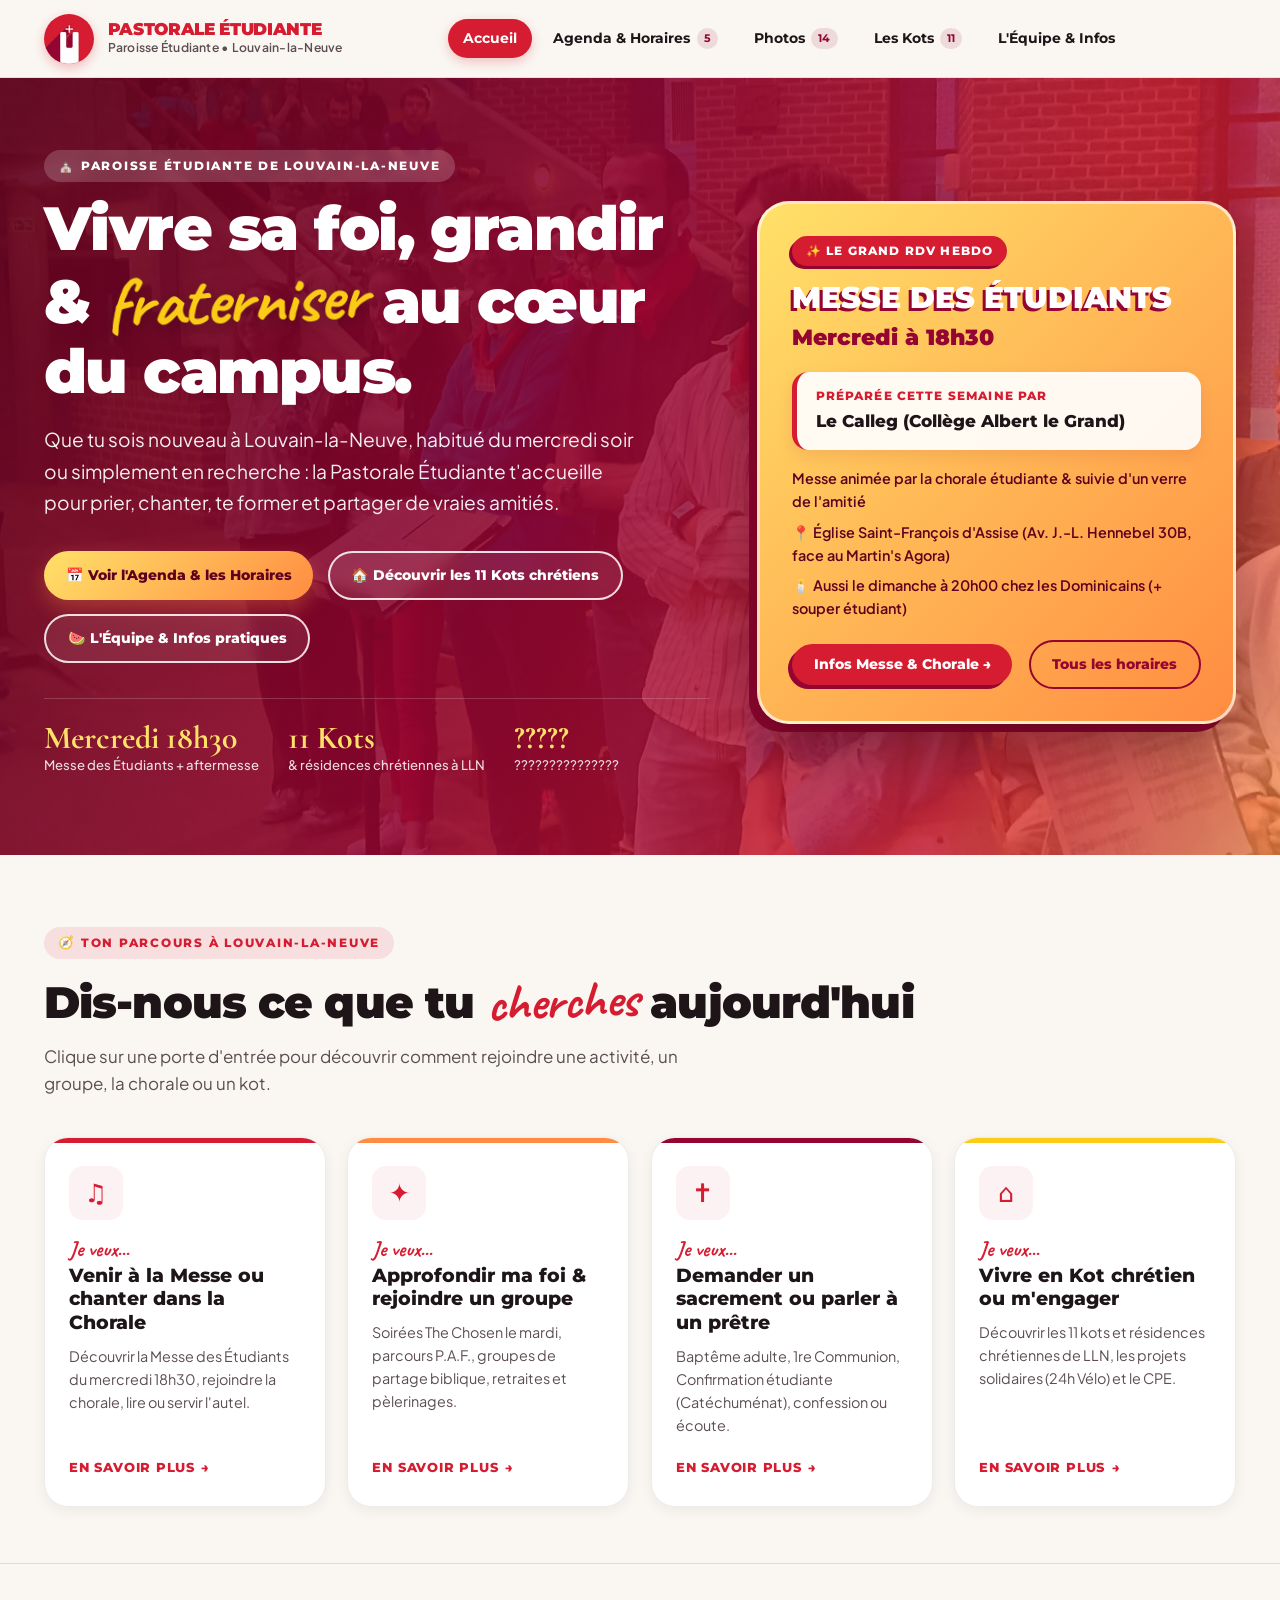
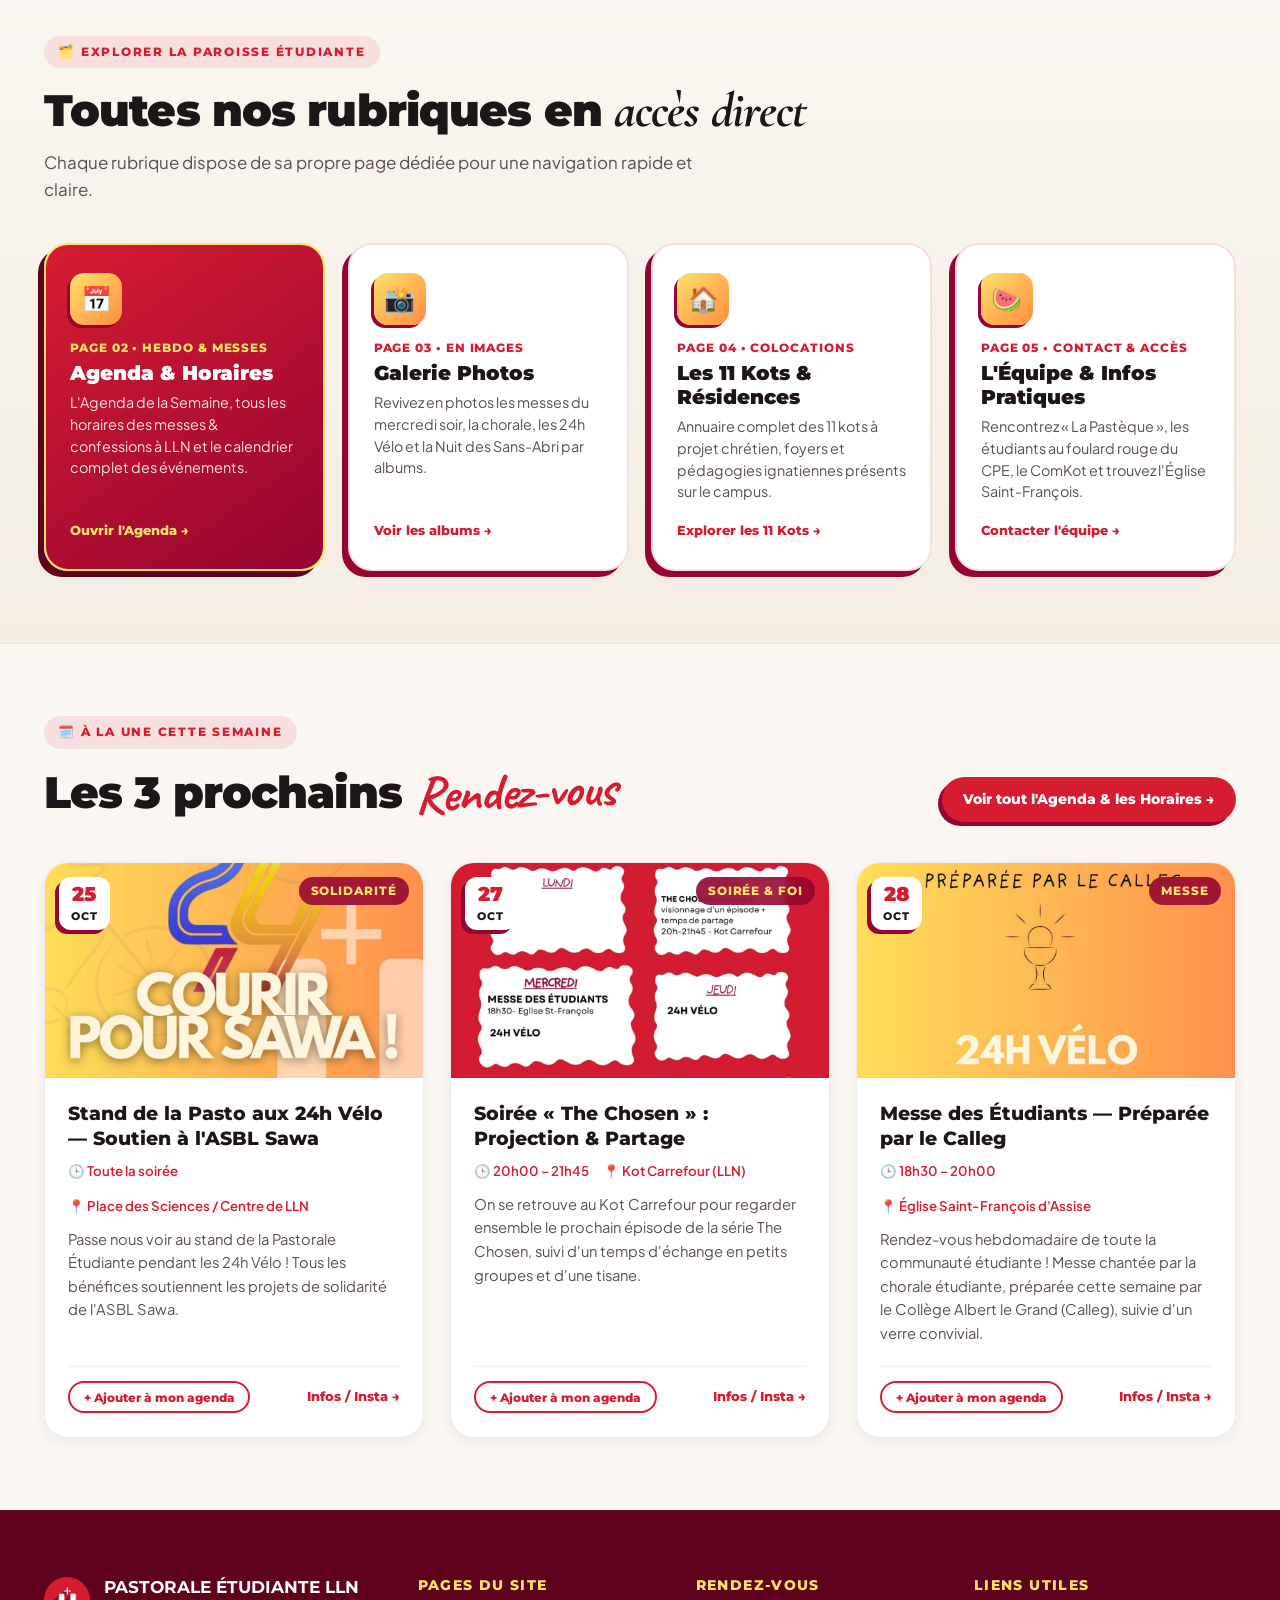
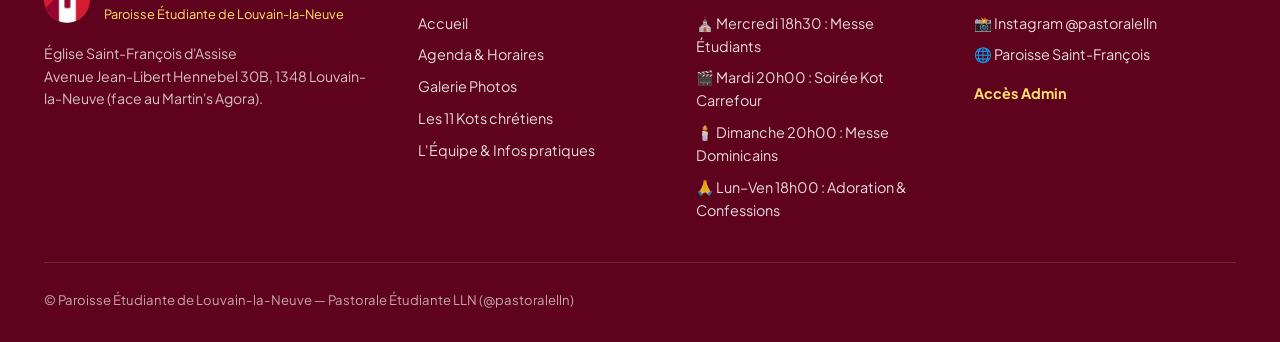
==== commit 5c13b6a3: "Rename index,.html to index.html" ====
--- a/index.html
+++ b/index.html
@@ -3,13 +3,10 @@
 <head>
   <meta charset="UTF-8" />
   <meta name="viewport" content="width=device-width, initial-scale=1.0" />
-  <title>Pastorale Étudiante de Louvain-la-Neuve | Paroisse Étudiante (@pastoralelln)</title>
-  <meta name="description" content="Bienvenue à la Paroisse Étudiante de Louvain-la-Neuve (Pastorale Étudiante LLN) : Messe des Étudiants le mercredi à 18h30 à l'Église Saint-François, soirées The Chosen, P.A.F., chorale, sacrements et 11 kots chrétiens." />
+  <title>Accueil — Pastorale Étudiante de Louvain-la-Neuve (@pastoralelln)</title>
+  <meta name="description" content="Bienvenue à la Paroisse Étudiante de Louvain-la-Neuve : Messe des Étudiants le mercredi à 18h30 à l'Église Saint-François, boussole des parcours étudiants et vie fraternelle sur le campus." />
   <link rel="icon" type="image/jpeg" href="assets/logo-ig.jpg" />
 
-  <!-- Google Fonts correspondant à la charte @pastoralelln :
-       Montserrat (Titres gras uppercase), Cormorant Garamond (Serif éditorial),
-       Caveat (Script manuscrit jaune), Plus Jakarta Sans (Corps de texte moderne) -->
   <link rel="preconnect" href="https://fonts.googleapis.com" />
   <link rel="preconnect" href="https://fonts.gstatic.com" crossorigin />
   <link href="https://fonts.googleapis.com/css2?family=Caveat:wght@700&family=Cormorant+Garamond:ital,wght@0,700;1,700&family=Montserrat:wght@700;800;900&family=Plus+Jakarta+Sans:wght@400;500;600;700&display=swap" rel="stylesheet" />
@@ -19,62 +16,37 @@
 <body>
 
   <!-- ========================================================================
-       BANNIÈRE D'ANNONCE SUPÉRIEURE (Modifiable via l'Espace ComKot)
-       ======================================================================== -->
-  <div class="top-banner">
-    <div class="top-banner__inner">
-      <div class="top-banner__content">
-        <span class="top-banner__pill" id="topBannerPill">Mercredi 18h30</span>
-        <span id="topBannerText">Messe des Étudiants chaque mercredi à 18h30 à l'Église Saint-François (suivie d'un verre convivial) !</span>
-      </div>
-      <div class="top-banner__links">
-        <a href="accueil.html" style="background:#FFE169; color:#940531; padding:0.18rem 0.65rem; border-radius:999px; font-weight:800;">🗂️ Version Multi-Pages</a>
-        <a href="epure.html" style="background:rgba(255,255,255,0.2); padding:0.18rem 0.65rem; border-radius:999px; font-weight:700;">✨ Version Épurée</a>
-        <a href="moderne.html" style="background:rgba(255,225,105,0.25); color:#FFE169; padding:0.18rem 0.65rem; border-radius:999px; font-weight:700;">🚀 Version Spatiale 3D</a>
-        <span>•</span>
-        <a href="https://www.instagram.com/pastoralelln/" target="_blank" rel="noopener">📸 @pastoralelln</a>
-      </div>
-    </div>
-  </div>
-
-  <!-- ========================================================================
-       NAVIGATION PRINCIPALE (SPA Hybride)
+       NAVIGATION MULTI-PAGES (5 PAGES DÉDIÉES ET ALLÉGÉES)
        ======================================================================== -->
   <header class="navbar">
     <div class="container navbar__inner">
-      <button class="brand" onclick="switchView('accueil')" aria-label="Retour à l'accueil Pastorale Étudiante LLN">
+      <a href="accueil.html" class="brand" aria-label="Retour à l'accueil Pastorale Étudiante LLN">
         <img src="assets/logo-ig.jpg" alt="Logo Pastorale Étudiante LLN" class="brand__logo" />
         <div class="brand__text">
           <span class="brand__title">PASTORALE ÉTUDIANTE</span>
           <span class="brand__subtitle">Paroisse Étudiante • Louvain-la-Neuve</span>
         </div>
-      </button>
+      </a>
 
       <nav class="nav-links" id="navLinks" aria-label="Navigation principale">
-        <button class="nav-btn active" data-view="accueil" onclick="switchView('accueil')">
+        <a href="accueil.html" class="nav-btn active">
           Accueil
-        </button>
-        <button class="nav-btn" data-view="agenda" onclick="switchView('agenda')">
+        </a>
+        <a href="agenda.html" class="nav-btn">
           Agenda &amp; Horaires <span class="nav-btn__badge" id="navEventsCount">5</span>
-        </button>
-        <button class="nav-btn" data-view="photos" onclick="switchView('photos')">
+        </a>
+        <a href="photos.html" class="nav-btn">
           Photos <span class="nav-btn__badge" id="navPhotosCount">14</span>
-        </button>
-        <button class="nav-btn" data-view="kots" onclick="switchView('kots')">
+        </a>
+        <a href="kots.html" class="nav-btn">
           Les Kots <span class="nav-btn__badge" id="navKotsCount">11</span>
-        </button>
-        <button class="nav-btn" onclick="switchView('accueil', 'equipe-section')">
-          L'Équipe
-        </button>
-        <button class="nav-btn" onclick="switchView('accueil', 'contact-section')">
-          Infos &amp; Contact
-        </button>
+        </a>
+        <a href="equipe.html" class="nav-btn">
+          L'Équipe &amp; Infos
+        </a>
       </nav>
 
       <div class="navbar__actions">
-        <button class="btn btn--comkot" onclick="openComkotStudio()" title="Ajouter des événements ou photos (ComKot)">
-          🔒 Espace ComKot
-        </button>
         <button class="mobile-menu-toggle" id="mobileMenuToggle" aria-label="Menu">
           ☰
         </button>
@@ -83,16 +55,14 @@
   </header>
 
   <!-- ========================================================================
-       VUE 1 : ACCUEIL COMPLET (Inspiré de Toulouse + Identité @pastoralelln)
+       CONTENU DE LA PAGE D'ACCUEIL (ALLÉGÉ : HERO + "JE VEUX..." + CARREFOUR)
        ======================================================================== -->
   <main id="view-accueil" class="view-section active">
 
-    <!-- HERO SECTION -->
+    <!-- 1. HERO SECTION + CARTE FOCUS MESSE DU MERCREDI 18H30 -->
     <section class="hero">
       <div class="hero__bg" role="presentation"></div>
       <div class="hero__overlay" role="presentation"></div>
-
-      <!-- Filigrane du clocher de Saint-François (comme sur les Reels @pastoralelln) -->
 
       <div class="container hero__grid">
         <div>
@@ -104,35 +74,34 @@
             Que tu sois nouveau à Louvain-la-Neuve, habitué du mercredi soir ou simplement en recherche : la Pastorale Étudiante t'accueille pour prier, chanter, te former et partager de vraies amitiés.
           </p>
           <div class="hero__ctas">
-            <button class="btn btn--warm" onclick="switchView('agenda')">
-              📅 Voir l'Agenda de la semaine
-            </button>
-            <button class="btn btn--outline-light" onclick="switchView('kots')">
+            <a href="agenda.html" class="btn btn--warm">
+              📅 Voir l'Agenda &amp; les Horaires
+            </a>
+            <a href="kots.html" class="btn btn--outline-light">
               🏠 Découvrir les 11 Kots chrétiens
-            </button>
-            <a href="https://www.instagram.com/pastoralelln/" target="_blank" rel="noopener" class="btn btn--outline-light">
-              📸 @pastoralelln
             </a>
+            <a href="equipe.html" class="btn btn--outline-light">
+              🍉 L'Équipe &amp; Infos pratiques
+            </a>
           </div>
           <div class="hero__stats">
             <div>
               <div class="hero__stat-num">Mercredi 18h30</div>
-              <div class="hero__stat-label">Messe des Étudiants + verre</div>
+              <div class="hero__stat-label">Messe des Étudiants + aftermesse</div>
             </div>
             <div>
               <div class="hero__stat-num">11 Kots</div>
               <div class="hero__stat-label">&amp; résidences chrétiennes à LLN</div>
             </div>
             <div>
-              <div class="hero__stat-num">Mardi 20h</div>
-              <div class="hero__stat-label">Soirées au Kot Carrefour</div>
-            </div>
-          </div>
-        </div>
-
-        <!-- Carte Spotlight "Messe des Étudiants" (style post Instagram @pastoralelln) -->
+              <div class="hero__stat-num">?????</div>
+              <div class="hero__stat-label">???????????????</div>
+            </div>
+          </div>
+        </div>
+
+        <!-- Carte Spotlight "Messe des Étudiants" -->
         <aside class="messe-spotlight-card" aria-label="Rendez-vous Messe des Étudiants">
-
           <span class="messe-spotlight-card__tag">✨ Le Grand RDV Hebdo</span>
           <h2 class="messe-spotlight-card__title">Messe des Étudiants</h2>
           <div class="messe-spotlight-card__time" id="spotlightTime">Mercredi à 18h30</div>
@@ -152,15 +121,15 @@
             <button class="btn btn--primary" onclick="openPathwayModal('messe-chorale')">
               Infos Messe &amp; Chorale →
             </button>
-            <button class="btn btn--outline" style="border-color: var(--pasto-burgundy); color: var(--pasto-burgundy);" onclick="switchView('accueil', 'horaires-section')">
+            <a href="agenda.html#horaires-section" class="btn btn--outline" style="border-color: var(--pasto-burgundy); color: var(--pasto-burgundy);">
               Tous les horaires
-            </button>
+            </a>
           </div>
         </aside>
       </div>
     </section>
 
-    <!-- SECTION "JE VEUX..." (Inspirée de etudiants-toulouse.catholique.fr) -->
+    <!-- 2. SECTION "JE VEUX..." (LES 6 PORTES D'ENTRÉE) -->
     <section class="pathways-section">
       <div class="container">
         <div class="section-header">
@@ -175,445 +144,100 @@
           </div>
         </div>
 
-        <div class="pathways-grid" id="pathwaysGrid">
-          <!-- Injecté dynamiquement par app.js -->
-        </div>
+        <div class="pathways-grid" id="pathwaysGrid"></div>
       </div>
     </section>
 
-    <!-- SECTION L'AGENDA DE LA SEMAINE (Charte @pastoralelln : fond rouge #D61C31 + cartes blanches festonnées) -->
-    <section class="weekly-agenda-section">
-
-      <div class="container weekly-board">
-        <div class="section-header">
-          <div>
-            <span class="eyebrow eyebrow--warm">📌 Chaque semaine à la Pasto</span>
-            <h2 class="section-title section-title--light" style="color: #FFFFFF;">
-              L'AGENDA DE LA <span class="script-accent">Semaine</span>
-            </h2>
-            <p class="section-subtitle" style="color: rgba(255,255,255,0.88);">
-              Nos rendez-vous réguliers pendant les semaines de cours à Louvain-la-Neuve.
-            </p>
-          </div>
-          <div style="display:flex; gap:0.75rem; flex-wrap:wrap;">
-            <button class="btn btn--warm" onclick="switchView('agenda')">
-              Voir tous les événements →
-            </button>
-          </div>
-        </div>
-
-        <div class="weekly-grid" id="homeWeeklyGrid">
-          <!-- Injecté dynamiquement par app.js -->
-        </div>
-      </div>
-    </section>
-
-    <!-- SECTION HORAIRES DES MESSES & CONFESSIONS À LLN -->
-    <section class="horaires-section" id="horaires-section">
+    <!-- 3. CARREFOUR VERS LES 4 PAGES DÉDIÉES DU SITE (POUR NE PAS SURCHARGER L'ACCUEIL) -->
+    <section class="pages-hub-section">
       <div class="container">
         <div class="section-header">
           <div>
-            <span class="eyebrow">🔔 Prière &amp; Liturgie à LLN</span>
+            <span class="eyebrow">🗂️ Explorer la Paroisse Étudiante</span>
             <h2 class="section-title">
-              Horaires des <span class="serif-accent">Messes</span> &amp; Confessions
+              Toutes nos rubriques en <span class="serif-accent">accès direct</span>
             </h2>
             <p class="section-subtitle">
-              Tous les horaires pour prier en semaine ou le week-end à l'Église Saint-François, chez les Dominicains et à la Chapelle de la Source.
+              Chaque rubrique dispose de sa propre page dédiée pour une navigation rapide et claire.
             </p>
           </div>
         </div>
 
-        <div class="horaires-grid">
-          <!-- Carte 1 : Messes Étudiantes -->
-          <div class="horaire-card horaire-card--featured">
-            <span class="horaire-card__badge">Spécial Étudiants (Année académique)</span>
-            <h3 class="horaire-card__title">Messes des Étudiants</h3>
-            <p class="horaire-card__location">📍 Église Saint-François &amp; Couvent des Dominicains</p>
-            <div class="horaire-list">
-              <div class="horaire-item">
-                <span class="horaire-item__day">Mercredi (St-François)</span>
-                <span class="horaire-item__time">18h30 (+ verre)</span>
-              </div>
-              <div class="horaire-item">
-                <span class="horaire-item__day">Répétition Chorale</span>
-                <span class="horaire-item__time">Mercredi 17h30</span>
-              </div>
-              <div class="horaire-item">
-                <span class="horaire-item__day">Dimanche soir (Dominicains)</span>
-                <span class="horaire-item__time">20h00 (+ souper)</span>
-              </div>
-              <div class="horaire-item">
-                <span class="horaire-item__day">Soirée Kot Carrefour</span>
-                <span class="horaire-item__time">Mardi 20h00</span>
-              </div>
-            </div>
-          </div>
-
-          <!-- Carte 2 : Église Saint-François (Semaine & Dimanche) -->
-          <div class="horaire-card">
-            <span class="horaire-card__badge">Paroisse Saint-François</span>
-            <h3 class="horaire-card__title">Messes Paroissiales</h3>
-            <p class="horaire-card__location">📍 Av. Jean-Libert Hennebel 30B (face au Martin's)</p>
-            <div class="horaire-list">
-              <div class="horaire-item">
-                <span class="horaire-item__day">Lundi au Vendredi</span>
-                <span class="horaire-item__time">18h30</span>
-              </div>
-              <div class="horaire-item">
-                <span class="horaire-item__day">Dimanche matin</span>
-                <span class="horaire-item__time">9h00 &amp; 10h30</span>
-              </div>
-              <div class="horaire-item">
-                <span class="horaire-item__day">Chapelle de la Source (Mer.)</span>
-                <span class="horaire-item__time">11h00</span>
-              </div>
-              <div class="horaire-item">
-                <span class="horaire-item__day">Chapelle de la Source (Sam.)</span>
-                <span class="horaire-item__time">18h00 (anticipée)</span>
-              </div>
-            </div>
-          </div>
-
-          <!-- Carte 3 : Adoration, Prière & Confessions -->
-          <div class="horaire-card">
-            <span class="horaire-card__badge">Adoration &amp; Écoute</span>
-            <h3 class="horaire-card__title">Prière &amp; Confessions</h3>
-            <p class="horaire-card__location">📍 Église Saint-François &amp; Communautés</p>
-            <div class="horaire-list">
-              <div class="horaire-item">
-                <span class="horaire-item__day">Adoration &amp; Confessions</span>
-                <span class="horaire-item__time">Lun–Ven 18h00–18h25</span>
-              </div>
-              <div class="horaire-item">
-                <span class="horaire-item__day">Chapelet (Mar.) / Vêpres (Jeu.)</span>
-                <span class="horaire-item__time">18h00 à St-François</span>
-              </div>
-              <div class="horaire-item">
-                <span class="horaire-item__day">Messe chez les Salésiennes</span>
-                <span class="horaire-item__time">Samedi 8h30</span>
-              </div>
-              <div class="horaire-item">
-                <span class="horaire-item__day">Rencontrer un prêtre</span>
-                <span class="horaire-item__time">Sur RDV ou après messe</span>
-              </div>
-            </div>
-          </div>
+        <div class="pages-hub-grid">
+          <a href="agenda.html" class="page-hub-card page-hub-card--red">
+            <div>
+              <div class="page-hub-card__icon">📅</div>
+              <div class="page-hub-card__kicker">Page 02 • Hebdo &amp; Messes</div>
+              <h3 class="page-hub-card__title">Agenda &amp; Horaires</h3>
+              <p class="page-hub-card__desc">
+                L'Agenda de la Semaine, tous les horaires des messes &amp; confessions à LLN et le calendrier complet des événements.
+              </p>
+            </div>
+            <span class="page-hub-card__cta">Ouvrir l'Agenda →</span>
+          </a>
+
+          <a href="photos.html" class="page-hub-card">
+            <div>
+              <div class="page-hub-card__icon">📸</div>
+              <div class="page-hub-card__kicker">Page 03 • En images</div>
+              <h3 class="page-hub-card__title">Galerie Photos</h3>
+              <p class="page-hub-card__desc">
+                Revivez en photos les messes du mercredi soir, la chorale, les 24h Vélo et la Nuit des Sans-Abri par albums.
+              </p>
+            </div>
+            <span class="page-hub-card__cta">Voir les albums →</span>
+          </a>
+
+          <a href="kots.html" class="page-hub-card">
+            <div>
+              <div class="page-hub-card__icon">🏠</div>
+              <div class="page-hub-card__kicker">Page 04 • Colocations</div>
+              <h3 class="page-hub-card__title">Les 11 Kots &amp; Résidences</h3>
+              <p class="page-hub-card__desc">
+                Annuaire complet des 11 kots à projet chrétien, foyers et pédagogies ignatiennes présents sur le campus.
+              </p>
+            </div>
+            <span class="page-hub-card__cta">Explorer les 11 Kots →</span>
+          </a>
+
+          <a href="equipe.html" class="page-hub-card">
+            <div>
+              <div class="page-hub-card__icon">🍉</div>
+              <div class="page-hub-card__kicker">Page 05 • Contact &amp; Accès</div>
+              <h3 class="page-hub-card__title">L'Équipe &amp; Infos Pratiques</h3>
+              <p class="page-hub-card__desc">
+                Rencontrez « La Pastèque », les étudiants au foulard rouge du CPE, le ComKot et trouvez l'Église Saint-François.
+              </p>
+            </div>
+            <span class="page-hub-card__cta">Contacter l'équipe →</span>
+          </a>
         </div>
       </div>
     </section>
 
-    <!-- SECTION PROCHAINS ÉVÉNEMENTS (APERÇU ACCUEIL) -->
+    <!-- 4. APERÇU LÉGER DES 3 PROCHAINS ÉVÉNEMENTS -->
     <section class="events-section">
       <div class="container">
         <div class="section-header">
           <div>
-            <span class="eyebrow">🗓️ À ne pas manquer</span>
+            <span class="eyebrow">🗓️ À la une cette semaine</span>
             <h2 class="section-title">
-              Prochains <span class="script-accent">Événements</span> &amp; Temps forts
+              Les 3 prochains <span class="script-accent">Rendez-vous</span>
             </h2>
-            <p class="section-subtitle">
-              Messes à thème, soirées The Chosen, parcours P.A.F., actions solidaires aux 24h Vélo et retraites.
-            </p>
-          </div>
-          <button class="btn btn--primary" onclick="switchView('agenda')">
-            Tout le calendrier →
-          </button>
-        </div>
-
-        <div class="events-grid" id="homeEventsGrid">
-          <!-- Injecté dynamiquement par app.js -->
-        </div>
+          </div>
+          <a href="agenda.html" class="btn btn--primary">
+            Voir tout l'Agenda &amp; les Horaires →
+          </a>
+        </div>
+
+        <div class="events-grid" id="homeEventsGrid"></div>
       </div>
     </section>
 
-    <!-- SECTION GALERIE PHOTOS (APERÇU ACCUEIL) -->
-    <section class="gallery-section">
-      <div class="container">
-        <div class="section-header">
-          <div>
-            <span class="eyebrow">📸 La Pasto en images</span>
-            <h2 class="section-title">
-              Moments de <span class="serif-accent">Fraternité</span> &amp; Liturgie
-            </h2>
-            <p class="section-subtitle">
-              Retour en photos sur les messes du mercredi, la chorale étudiante et les 24h Vélo. Clique sur une photo pour l'agrandir !
-            </p>
-          </div>
-          <div style="display:flex; gap:0.75rem; flex-wrap:wrap;">
-            <button class="btn btn--primary" onclick="switchView('photos')">
-              Explorer tous les albums →
-            </button>
-            <button class="btn btn--outline" onclick="openComkotStudio(); switchStudioTab('photos')">
-              + Ajouter des photos (ComKot)
-            </button>
-          </div>
-        </div>
-
-        <div class="photos-masonry" id="homePhotosGrid">
-          <!-- Injecté dynamiquement par app.js -->
-        </div>
-      </div>
-    </section>
-
-    <!-- SECTION KOTS CHRÉTIENS (APERÇU ACCUEIL) -->
-    <section class="kots-section">
-      <div class="container">
-        <div class="section-header">
-          <div>
-            <span class="eyebrow">🏠 Colocation &amp; Vie communautaire</span>
-            <h2 class="section-title">
-              Les <span class="script-accent">Kots</span> &amp; Résidences chrétiennes
-            </h2>
-            <p class="section-subtitle">
-              À Louvain-la-Neuve, 11 kots, foyers et résidences te proposent de vivre une année d'étude fraternelle, engagée et priante.
-            </p>
-          </div>
-          <button class="btn btn--primary" onclick="switchView('kots')">
-            Voir les 11 Kots &amp; Résidences →
-          </button>
-        </div>
-
-        <div class="kots-grid" id="homeKotsGrid">
-          <!-- Injecté dynamiquement par app.js -->
-        </div>
-      </div>
-    </section>
-
-    <!-- SECTION L'ÉQUIPE ("LA PASTÈQUE", LE CPE & LE COMKOT) -->
-    <section class="team-section" id="equipe-section">
-      <div class="container">
-        <div class="section-header">
-          <div>
-            <span class="eyebrow">🧣 Qui sommes-nous ?</span>
-            <h2 class="section-title">
-              L'Équipe <span class="serif-accent">« La Pastèque »</span> &amp; le CPE
-            </h2>
-            <p class="section-subtitle">
-              Une équipe de prêtres, d'animateurs pastoraux et d'étudiants engagés (reconnaissables à leur foulard rouge le mercredi soir !) à ton écoute.
-            </p>
-          </div>
-        </div>
-
-        <div class="team-banner-grid">
-          <div class="team-photo-frame">
-            <img src="assets/equipe-pasteque.png" alt="Équipe pastorale La Pastèque et prêtres de Louvain-la-Neuve" loading="lazy" />
-            <div class="team-photo-caption">
-              <strong>L'équipe pastorale (« La Pastèque ») &amp; le CPE</strong> — N'hésite pas à venir nous saluer à la fin de la messe du mercredi autour d'un verre !
-            </div>
-          </div>
-
-          <div>
-            <h3 style="font-family: var(--font-display); font-size: 1.45rem; font-weight: 900; margin-bottom: 0.75rem; color: var(--pasto-red);">
-              Un accueil fraternel au cœur du campus
-            </h3>
-            <p style="color: var(--text-muted); margin-bottom: 1rem;">
-              La Pastorale Étudiante de Louvain-la-Neuve est portée conjointement par :
-            </p>
-            <ul style="display:flex; flex-direction:column; gap:0.75rem; margin-bottom: 1.5rem; font-size: 0.95rem;">
-              <li>
-                <strong>🍉 « La Pastèque » (Équipe d'accompagnement pastoral) :</strong> nos prêtres (Père Éric Mattheeuws et Père Alexandre Wallemacq), Marie Beaussant (animatrice pastorale), Pierre de Mahieu et Marc Rombouts.
-              </li>
-              <li>
-                <strong>🧣 Le CPE (Conseil de la Pastorale Étudiante) :</strong> 9 étudiants issus des différents kots et groupes de LLN, faciles à repérer grâce à leur <em>foulard rouge</em> et leur badge lors des messes et événements.
-              </li>
-              <li>
-                <strong>📸 Le ComKot :</strong> l'équipe étudiante chargée de la communication, des photos, du compte Instagram <a href="https://www.instagram.com/pastoralelln/" target="_blank" rel="noopener" style="color:var(--pasto-red); font-weight:700;">@pastoralelln</a> et de la mise à jour de ce site.
-              </li>
-            </ul>
-            <div style="display:flex; gap:0.85rem; flex-wrap:wrap;">
-              <a href="https://www.instagram.com/pastoralelln/" target="_blank" rel="noopener" class="btn btn--primary">
-                Contacter le CPE sur Instagram →
-              </a>
-              <button class="btn btn--outline" onclick="openPathwayModal('sacrements-ecoute')">
-                Rencontrer un prêtre
-              </button>
-            </div>
-          </div>
-        </div>
-
-        <div class="team-members-grid" id="teamMembersGrid">
-          <!-- Injecté dynamiquement par app.js -->
-        </div>
-      </div>
-    </section>
-
-    <!-- SECTION CONTACT, ÉGLISE SAINT-FRANÇOIS & APPLICATION OCLOCHER -->
-    <section class="contact-section" id="contact-section">
-      <div class="container">
-        <div class="contact-grid">
-          <div class="contact-card">
-            <span class="eyebrow">📍 Nous trouver à Louvain-la-Neuve</span>
-            <h2 class="section-title" style="font-size: 1.85rem; margin-bottom: 0.75rem;">
-              Venir nous rencontrer
-            </h2>
-            <p style="color: var(--text-muted); margin-bottom: 1.35rem;">
-              L'Église Saint-François d'Assise est située en plein centre piétonnier de Louvain-la-Neuve, juste en face de l'hôtel Martin's Agora.
-            </p>
-
-            <div style="display: grid; grid-template-columns: 1fr 1fr; gap: 1rem; margin-bottom: 1.35rem;">
-              <div style="background: var(--bg-cream); padding: 1rem; border-radius: var(--radius-md);">
-                <strong style="display:block; font-family:var(--font-display); font-size:0.85rem; color:var(--pasto-red);">⛪ Église Saint-François</strong>
-                <span style="font-size:0.88rem; color:var(--text-muted);">Avenue Jean-Libert Hennebel 30B<br/>1348 Louvain-la-Neuve</span>
-              </div>
-              <div style="background: var(--bg-cream); padding: 1rem; border-radius: var(--radius-md);">
-                <strong style="display:block; font-family:var(--font-display); font-size:0.85rem; color:var(--pasto-red);">🏠 Kot Carrefour &amp; Pasto</strong>
-                <span style="font-size:0.88rem; color:var(--text-muted);">Soirées du mardi 20h00<br/>Infos &amp; accès via @pastoralelln</span>
-              </div>
-            </div>
-
-            <img src="assets/eglise-st-francois.png" alt="Église Saint-François d'Assise à Louvain-la-Neuve" style="width:100%; height:200px; object-fit:cover; border-radius:var(--radius-md); margin-bottom:1.25rem;" loading="lazy" />
-
-            <div style="display:flex; gap:0.75rem; flex-wrap:wrap;">
-              <a href="https://www.google.com/maps/search/?api=1&query=Eglise+Saint-Francois+d+Assise+Louvain-la-Neuve" target="_blank" rel="noopener" class="btn btn--primary">
-                🗺️ Ouvrir dans Google Maps
-              </a>
-              <a href="https://www.instagram.com/pastoralelln/" target="_blank" rel="noopener" class="btn btn--outline">
-                💬 Message privé @pastoralelln
-              </a>
-              <a href="https://www.paroissesaintfrancois.be/etudiants" target="_blank" rel="noopener" class="btn btn--outline">
-                Site Paroisse St-François
-              </a>
-            </div>
-          </div>
-
-          <!-- Carte OClocher & Instagram -->
-          <div class="oclocher-card">
-            <div>
-              <span class="eyebrow eyebrow--warm">📱 Reste connecté(e)</span>
-              <h3 style="font-family: var(--font-display); font-size: 1.65rem; font-weight: 900; margin-bottom: 0.5rem;">
-                Instagram &amp; Appli OClocher
-              </h3>
-              <p style="font-size: 0.94rem; opacity: 0.92;">
-                Chaque dimanche soir, le ComKot publie <strong>L'Agenda de la Semaine</strong> sur Instagram. Tu peux aussi rejoindre la paroisse sur l'application <strong>OClocher</strong> pour recevoir les notifications et horaires !
-              </p>
-              <img src="assets/oclocher-banniere.png" alt="Bannière application OClocher Paroisse Saint-François" class="oclocher-card__img" loading="lazy" />
-            </div>
-
-            <div style="display:flex; gap:0.75rem; flex-wrap:wrap;">
-              <a href="https://www.instagram.com/pastoralelln/" target="_blank" rel="noopener" class="btn btn--warm">
-                Suivre @pastoralelln sur Instagram →
-              </a>
-            </div>
-          </div>
-        </div>
-      </div>
-    </section>
   </main>
 
   <!-- ========================================================================
-       VUE 2 : AGENDA COMPLET, ÉVÉNEMENTS & HORAIRES
-       ======================================================================== -->
-  <section id="view-agenda" class="view-section">
-    <div class="weekly-agenda-section" style="padding: 3.5rem 0;">
-      <div class="container">
-        <div class="section-header">
-          <div>
-            <span class="eyebrow eyebrow--warm">📌 Tableau Hebdomadaire</span>
-            <h1 class="section-title section-title--light" style="color:#FFFFFF;">
-              L'Agenda de la <span class="script-accent">Semaine</span> &amp; Calendrier
-            </h1>
-            <p class="section-subtitle" style="color:rgba(255,255,255,0.9);">
-              Retrouve ici le programme de la semaine ainsi que tous les événements à venir de la Pastorale Étudiante.
-            </p>
-          </div>
-          <button class="btn btn--outline-light" onclick="openComkotStudio(); switchStudioTab('weekly')">
-            ✏️ Modifier l'agenda (ComKot)
-          </button>
-        </div>
-
-        <div class="weekly-grid" id="agendaWeeklyGrid"></div>
-      </div>
-    </div>
-
-    <div class="events-section">
-      <div class="container">
-        <div class="section-header">
-          <div>
-            <span class="eyebrow">🗓️ Calendrier des activités</span>
-            <h2 class="section-title">Tous les <span class="script-accent">Événements</span></h2>
-            <p class="section-subtitle">
-              Filtre par catégorie ou télécharge un rendez-vous (`.ics`) pour l'ajouter directement à l'agenda de ton téléphone.
-            </p>
-          </div>
-          <button class="btn btn--primary" onclick="openComkotStudio(); switchStudioTab('events')">
-            + Ajouter un événement (ComKot)
-          </button>
-        </div>
-
-        <div class="filter-bar" id="eventsFilterBar"></div>
-        <div class="events-grid" id="fullEventsGrid"></div>
-      </div>
-    </div>
-  </section>
-
-  <!-- ========================================================================
-       VUE 3 : GALERIE PHOTOS & ALBUMS (@pastoralelln)
-       ======================================================================== -->
-  <section id="view-photos" class="view-section">
-    <div class="gallery-section" style="min-height: 75vh;">
-      <div class="container">
-        <div class="section-header">
-          <div>
-            <span class="eyebrow">📸 Albums Photos de la Pasto</span>
-            <h1 class="section-title">
-              La vie de la <span class="script-accent">Paroisse</span> en photos
-            </h1>
-            <p class="section-subtitle">
-              Sélectionne un album ci-dessous pour revivre les messes des étudiants, les 24h Vélo, les soirées et les temps forts.
-            </p>
-          </div>
-          <div style="display:flex; gap:0.75rem; flex-wrap:wrap;">
-            <button class="btn btn--primary" onclick="openComkotStudio(); switchStudioTab('photos')">
-              📤 Publier des photos (ComKot)
-            </button>
-            <a href="https://www.instagram.com/pastoralelln/" target="_blank" rel="noopener" class="btn btn--outline">
-              Voir les Reels sur @pastoralelln →
-            </a>
-          </div>
-        </div>
-
-        <div class="albums-bar" id="albumsFilterBar"></div>
-        <div class="photos-masonry" id="fullPhotosGrid"></div>
-      </div>
-    </div>
-  </section>
-
-  <!-- ========================================================================
-       VUE 4 : ANNUAIRE DES 11 KOTS CHRÉTIENS & RÉSIDENCES DE LLN
-       ======================================================================== -->
-  <section id="view-kots" class="view-section">
-    <div class="kots-section" style="min-height: 75vh;">
-      <div class="container">
-        <div class="section-header">
-          <div>
-            <span class="eyebrow">🏠 Logement &amp; Vie fraternelle à LLN</span>
-            <h1 class="section-title">
-              Annuaire des <span class="script-accent">11 Kots</span> &amp; Résidences
-            </h1>
-            <p class="section-subtitle">
-              Tu cherches un kot chrétien ou une résidence porteuse de sens pour l'année prochaine, ou tu veux rejoindre leurs activités ? Explore les différentes communautés présentes à Louvain-la-Neuve.
-            </p>
-          </div>
-          <button class="btn btn--outline" onclick="openComkotStudio(); switchStudioTab('kots')">
-            ✏️ Mettre à jour les Kots (ComKot)
-          </button>
-        </div>
-
-        <div class="kots-search-row">
-          <div class="search-input-wrap">
-            <span class="search-input-icon">🔍</span>
-            <input type="search" id="kotSearchInput" class="search-input" placeholder="Rechercher un kot (ex: Calleg, Inigo, Saint-Paul, prière...)" />
-          </div>
-          <div class="filter-bar" id="kotsFilterBar" style="margin-bottom:0;"></div>
-        </div>
-
-        <div class="kots-grid" id="fullKotsGrid"></div>
-      </div>
-    </div>
-  </section>
-
-  <!-- ========================================================================
-       PIED DE PAGE (FOOTER)
+       PIED DE PAGE MULTI-PAGES
        ======================================================================== -->
   <footer class="site-footer">
     <div class="container">
@@ -633,12 +257,13 @@
         </div>
 
         <div>
-          <h4 class="footer-col__title">Navigation</h4>
+          <h4 class="footer-col__title">Pages du site</h4>
           <div class="footer-links">
-            <button onclick="switchView('accueil')" style="text-align:left; color:inherit;">Accueil</button>
-            <button onclick="switchView('agenda')" style="text-align:left; color:inherit;">L'Agenda de la Semaine</button>
-            <button onclick="switchView('photos')" style="text-align:left; color:inherit;">Galerie Photos</button>
-            <button onclick="switchView('kots')" style="text-align:left; color:inherit;">Les 11 Kots chrétiens</button>
+            <a href="accueil.html">Accueil</a>
+            <a href="agenda.html">Agenda &amp; Horaires</a>
+            <a href="photos.html">Galerie Photos</a>
+            <a href="kots.html">Les 11 Kots chrétiens</a>
+            <a href="equipe.html">L'Équipe &amp; Infos pratiques</a>
           </div>
         </div>
 
@@ -653,26 +278,23 @@
         </div>
 
         <div>
-          <h4 class="footer-col__title">Liens &amp; ComKot</h4>
+          <h4 class="footer-col__title">Liens utiles</h4>
           <div class="footer-links">
             <a href="https://www.instagram.com/pastoralelln/" target="_blank" rel="noopener">📸 Instagram @pastoralelln</a>
             <a href="https://www.paroissesaintfrancois.be/etudiants" target="_blank" rel="noopener">🌐 Paroisse Saint-François</a>
-            <button onclick="openComkotStudio()" style="text-align:left; color:var(--pasto-yellow); font-weight:700; margin-top:0.4rem;">
-              🔒 Ouvrir l'Espace ComKot (Admin)
-            </button>
+            <a href="admin.html" style="color:var(--pasto-yellow); font-weight:700; margin-top:0.4rem;">Accès Admin</a>
           </div>
         </div>
       </div>
 
       <div class="footer-bottom">
         <span>© Paroisse Étudiante de Louvain-la-Neuve — Pastorale Étudiante LLN (@pastoralelln)</span>
-        <span>Conçu pour les étudiants de LLN &amp; géré avec ❤️ par le ComKot</span>
       </div>
     </div>
   </footer>
 
   <!-- ========================================================================
-       MODALE 1 : DÉTAIL PARCOURS "JE VEUX..."
+       MODALES PARTAGÉES ("JE VEUX..." & STUDIO COMKOT)
        ======================================================================== -->
   <div class="modal-backdrop" id="pathwayModal" onclick="if(event.target===this) closeModal('pathwayModal')">
     <div class="modal-box" role="dialog" aria-modal="true">
@@ -681,339 +303,9 @@
     </div>
   </div>
 
-  <!-- ========================================================================
-       MODALE 2 : LIGHTBOX PLEIN ÉCRAN POUR LES PHOTOS
-       ======================================================================== -->
-  <div class="modal-backdrop" id="lightboxModal" onclick="if(event.target===this) closeModal('lightboxModal')">
-    <div class="lightbox-box" role="dialog" aria-modal="true">
-      <button class="modal-close" style="top:-10px; right:0; background:#FFFFFF;" onclick="closeModal('lightboxModal')" aria-label="Fermer">✕</button>
-      <img id="lightboxImage" src="" alt="" class="lightbox-img" />
-      <div class="lightbox-bar">
-        <button class="btn btn--outline-light" style="padding:0.45rem 0.9rem;" onclick="stepLightbox(-1)">← Précédente</button>
-        <div style="text-align:center;">
-          <div id="lightboxAlbum" style="font-family:var(--font-display); font-size:0.75rem; font-weight:800; color:var(--pasto-yellow); text-transform:uppercase;"></div>
-          <div id="lightboxCaption" style="font-size:0.95rem; font-weight:600;"></div>
-          <div id="lightboxCounter" style="font-size:0.75rem; opacity:0.75;"></div>
-        </div>
-        <button class="btn btn--outline-light" style="padding:0.45rem 0.9rem;" onclick="stepLightbox(1)">Suivante →</button>
-      </div>
-    </div>
-  </div>
-
-  <!-- ========================================================================
-       MODALE 3 : ESPACE COMKOT (STUDIO D'ADMINISTRATION COMPLET)
-       ======================================================================== -->
-  <div class="modal-backdrop" id="comkotModal" onclick="if(event.target===this) closeModal('comkotModal')">
-    <div class="modal-box modal-box--wide" role="dialog" aria-modal="true" aria-label="Espace ComKot Administration">
-      <button class="modal-close" style="background:rgba(255,255,255,0.2); color:#FFFFFF;" onclick="closeModal('comkotModal')" aria-label="Fermer">✕</button>
-
-      <div class="studio-header">
-        <div style="display:flex; align-items:center; gap:0.85rem;">
-          <img src="assets/logo-ig.jpg" alt="" style="width:42px; height:42px; border-radius:50%; border:2px solid #FFF;" />
-          <div>
-            <h2 style="font-family:var(--font-display); font-size:1.25rem; font-weight:900;">Espace ComKot — Studio</h2>
-            <p style="font-size:0.82rem; opacity:0.9;">Ajoutez facilement les photos, événements et l'Agenda de la semaine sans toucher au code</p>
-          </div>
-        </div>
-      </div>
-
-      <!-- Écran de déverrouillage PIN ComKot -->
-      <div id="studioLockScreen" style="padding: 3rem 2rem; text-align: center;">
-        <div style="max-width: 380px; margin: 0 auto;">
-          <div style="font-size: 2.5rem; margin-bottom: 0.5rem;">🔐</div>
-          <h3 style="font-family: var(--font-display); font-size: 1.25rem; font-weight: 800; margin-bottom: 0.5rem;">
-            Accès réservé au ComKot &amp; CPE
-          </h3>
-          <p style="font-size: 0.88rem; color: var(--text-muted); margin-bottom: 1.25rem;">
-            Entrez le code d'accès de l'équipe communication pour gérer l'agenda, les événements et les albums photos.<br/>
-            <span style="font-size:0.78rem; color:var(--pasto-red);">(Code par défaut : <code>pasto1348</code>)</span>
-          </p>
-          <form onsubmit="unlockComkotStudio(event)" style="display:flex; gap:0.5rem;">
-            <input type="password" id="comkotPinInput" class="form-input" style="flex:1;" placeholder="Code d'accès ComKot..." required />
-            <button type="submit" class="btn btn--primary">Déverrouiller</button>
-          </form>
-        </div>
-      </div>
-
-      <!-- Interface principale du Studio une fois déverrouillée -->
-      <div id="studioMainScreen" style="display: none;">
-        <div class="studio-tabs">
-          <button class="studio-tab active" data-studio-tab="weekly" onclick="switchStudioTab('weekly')">
-            📌 1. Messe &amp; Agenda de la Semaine
-          </button>
-          <button class="studio-tab" data-studio-tab="events" onclick="switchStudioTab('events')">
-            🗓️ 2. Prochains Événements
-          </button>
-          <button class="studio-tab" data-studio-tab="photos" onclick="switchStudioTab('photos')">
-            📸 3. Albums Photos
-          </button>
-          <button class="studio-tab" data-studio-tab="kots" onclick="switchStudioTab('kots')">
-            🏠 4. Kots &amp; Équipe
-          </button>
-          <button class="studio-tab" data-studio-tab="cloud" onclick="switchStudioTab('cloud')">
-            ☁️ 5. Cloud Sync &amp; Sauvegarde
-          </button>
-        </div>
-
-        <div class="studio-body">
-          <!-- ONGLET 1 : MESSE DU MERCREDI & AGENDA DE LA SEMAINE -->
-          <div class="studio-panel active" id="studio-panel-weekly">
-            <form onsubmit="saveSpotlightAndWeekly(event)">
-              <h3 style="font-family:var(--font-display); font-size:1.05rem; margin-bottom:0.85rem; color:var(--pasto-red);">
-                ✨ Messe des Étudiants de cette semaine &amp; Bannière
-              </h3>
-              <div class="form-grid" style="margin-bottom: 1.5rem;">
-                <div class="form-group">
-                  <label class="form-label">Quel Kot / Groupe prépare la Messe de ce mercredi ?</label>
-                  <input type="text" id="adminWedKot" class="form-input" placeholder="Ex: Le Calleg / La Ribambelle / Le Foyer St-Paul" />
-                </div>
-                <div class="form-group">
-                  <label class="form-label">Horaire de la Messe du mercredi</label>
-                  <input type="text" id="adminWedTime" class="form-input" placeholder="Mercredi à 18h30" />
-                </div>
-                <div class="form-group">
-                  <label class="form-label">Sous-titre / Note Messe du mercredi</label>
-                  <input type="text" id="adminWedTheme" class="form-input" placeholder="Animée par la chorale & suivie d'un verre..." />
-                </div>
-                <div class="form-group">
-                  <label class="form-label">Lieu de la Messe</label>
-                  <input type="text" id="adminWedLocation" class="form-input" placeholder="Église Saint-François d'Assise" />
-                </div>
-                <div class="form-group">
-                  <label class="form-label">Badge bannière tout en haut</label>
-                  <input type="text" id="adminBannerPill" class="form-input" placeholder="Mercredi 18h30" />
-                </div>
-                <div class="form-group">
-                  <label class="form-label">Texte bannière d'annonce tout en haut</label>
-                  <input type="text" id="adminBannerText" class="form-input" placeholder="Annonce rapide..." />
-                </div>
-              </div>
-
-              <div style="display:flex; align-items:center; justify-content:space-between; margin-bottom:0.75rem;">
-                <h3 style="font-family:var(--font-display); font-size:1.05rem; color:var(--pasto-red);">
-                  📌 Cartes de « L'Agenda de la Semaine »
-                </h3>
-                <button type="button" class="btn btn--outline" style="padding:0.4rem 0.85rem; font-size:0.78rem;" onclick="addWeeklyItem()">
-                  + Ajouter un jour / créneau
-                </button>
-              </div>
-              <div id="adminWeeklyList" style="margin-bottom: 1.25rem;"></div>
-
-              <button type="submit" class="btn btn--primary">
-                💾 Enregistrer la Messe &amp; l'Agenda de la Semaine
-              </button>
-            </form>
-          </div>
-
-          <!-- ONGLET 2 : PROCHAINS ÉVÉNEMENTS -->
-          <div class="studio-panel" id="studio-panel-events">
-            <h3 style="font-family:var(--font-display); font-size:1.05rem; margin-bottom:0.85rem; color:var(--pasto-red);">
-              ➕ Publier un nouvel événement
-            </h3>
-            <form id="addEventForm" onsubmit="addNewEvent(event)" style="margin-bottom: 2rem; padding-bottom: 1.5rem; border-bottom: 1px solid var(--border-card);">
-              <div class="form-grid">
-                <div class="form-group">
-                  <label class="form-label">Titre de l'événement *</label>
-                  <input type="text" id="newEvtTitle" class="form-input" placeholder="Ex: Messe de rentrée / Soirée The Chosen" required />
-                </div>
-                <div class="form-group">
-                  <label class="form-label">Catégorie</label>
-                  <select id="newEvtCategory" class="form-select">
-                    <option value="Messe">Messe</option>
-                    <option value="Soirée & Foi">Soirée &amp; Foi (The Chosen, PAF...)</option>
-                    <option value="Solidarité">Solidarité / 24h Vélo</option>
-                    <option value="Retraite & Pélé">Retraite &amp; Pélé</option>
-                    <option value="Vie des Kots">Vie des Kots</option>
-                  </select>
-                </div>
-                <div class="form-group">
-                  <label class="form-label">Date</label>
-                  <input type="date" id="newEvtDate" class="form-input" required />
-                </div>
-                <div class="form-group">
-                  <label class="form-label">Horaire</label>
-                  <input type="text" id="newEvtTime" class="form-input" placeholder="Ex: 18h30 – 20h00" />
-                </div>
-                <div class="form-group">
-                  <label class="form-label">Lieu</label>
-                  <input type="text" id="newEvtLocation" class="form-input" placeholder="Ex: Église Saint-François / Kot Carrefour" />
-                </div>
-                <div class="form-group">
-                  <label class="form-label">Lien d'info ou d'inscription (optionnel)</label>
-                  <input type="url" id="newEvtLink" class="form-input" placeholder="https://www.instagram.com/pastoralelln/" />
-                </div>
-                <div class="form-group form-group--full">
-                  <label class="form-label">Description</label>
-                  <textarea id="newEvtDesc" class="form-textarea" rows="2" placeholder="Détails de la soirée, qui prépare, infos pratiques..."></textarea>
-                </div>
-                <div class="form-group form-group--full">
-                  <label class="form-label">Affiche / Image de couverture (compressée automatiquement)</label>
-                  <input type="file" accept="image/*" onchange="handleEventImageSelect(this)" class="form-input" />
-                  <img id="adminEventImgPreview" src="" alt="Aperçu" style="display:none; width:140px; height:90px; object-fit:cover; border-radius:8px; margin-top:0.5rem;" />
-                </div>
-              </div>
-              <button type="submit" class="btn btn--primary" style="margin-top: 1rem;">
-                🎉 Publier l'événement
-              </button>
-            </form>
-
-            <h3 style="font-family:var(--font-display); font-size:1.05rem; margin-bottom:0.75rem;">
-              📋 Événements actuellement publiés
-            </h3>
-            <div id="adminEventsList"></div>
-          </div>
-
-          <!-- ONGLET 3 : ALBUMS PHOTOS -->
-          <div class="studio-panel" id="studio-panel-photos">
-            <h3 style="font-family:var(--font-display); font-size:1.05rem; margin-bottom:0.85rem; color:var(--pasto-red);">
-              📤 Ajouter une ou plusieurs photos dans un album
-            </h3>
-            <form id="addPhotosForm" onsubmit="publishGalleryPhotos(event)" style="margin-bottom: 2rem; padding-bottom: 1.5rem; border-bottom: 1px solid var(--border-card);">
-              <div class="form-grid" style="margin-bottom: 1rem;">
-                <div class="form-group">
-                  <label class="form-label">Nom de l'Album *</label>
-                  <input type="text" id="newPhotoAlbum" list="existingAlbumsList" class="form-input" placeholder="Ex: Messe des Étudiants, 24h Vélo & Solidarité..." required />
-                  <datalist id="existingAlbumsList">
-                    <option value="Messe des Étudiants"></option>
-                    <option value="Chorale & Fraternité"></option>
-                    <option value="24h Vélo & Solidarité"></option>
-                    <option value="Soirées Kot Carrefour"></option>
-                    <option value="Vie de la Paroisse"></option>
-                  </datalist>
-                </div>
-                <div class="form-group">
-                  <label class="form-label">Mois / Période</label>
-                  <input type="text" id="newPhotoDate" class="form-input" placeholder="Ex: Octobre 2026" />
-                </div>
-                <div class="form-group form-group--full">
-                  <label class="form-label">Légende commune (ou laissez vide pour utiliser le nom du fichier)</label>
-                  <input type="text" id="newPhotoCaption" class="form-input" placeholder="Ex: Messe de rentrée à Saint-François" />
-                </div>
-              </div>
-
-              <label class="dropzone" style="display:block; margin-bottom:1rem;">
-                <input type="file" accept="image/*" multiple onchange="handleGalleryFilesSelect(this)" style="display:none;" />
-                <div style="font-size: 1.8rem; margin-bottom: 0.3rem;">📸</div>
-                <strong id="galleryUploadStatus" style="display:block; color:var(--pasto-red);">
-                  Cliquez ici pour choisir une ou plusieurs photos (compression WebP automatique)
-                </strong>
-                <span style="font-size:0.8rem; color:var(--text-muted);">
-                  Les photos lourdes prises au téléphone ou appareil photo sont redimensionnées automatiquement pour que le site reste ultra-rapide.
-                </span>
-              </label>
-
-              <button type="submit" class="btn btn--primary">
-                🚀 Publier les photos dans l'album
-              </button>
-            </form>
-
-            <h3 style="font-family:var(--font-display); font-size:1.05rem; margin-bottom:0.75rem;">
-              🖼️ Photos dans la galerie
-            </h3>
-            <div id="adminPhotosList"></div>
-          </div>
-
-          <!-- ONGLET 4 : KOTS & ÉQUIPE -->
-          <div class="studio-panel" id="studio-panel-kots">
-            <div style="display:grid; grid-template-columns: 1fr 1fr; gap: 2rem;">
-              <div>
-                <h3 style="font-family:var(--font-display); font-size:1rem; margin-bottom:0.75rem; color:var(--pasto-red);">
-                  🏠 Ajouter un Kot ou une Résidence
-                </h3>
-                <form id="addKotForm" onsubmit="addNewKot(event)" style="display:flex; flex-direction:column; gap:0.65rem; margin-bottom:1.25rem;">
-                  <input type="text" id="newKotName" class="form-input" placeholder="Nom du Kot *" required />
-                  <div style="display:grid; grid-template-columns: 2fr 1fr; gap:0.5rem;">
-                    <input type="text" id="newKotType" class="form-input" placeholder="Type (ex: Kot chrétien)" />
-                    <input type="text" id="newKotIcon" class="form-input" placeholder="Icône (🏠)" />
-                  </div>
-                  <input type="text" id="newKotContact" class="form-input" placeholder="Contact / Site web / Instagram" />
-                  <input type="text" id="newKotTags" class="form-input" placeholder="Mots-clés séparés par virgule (ex: Prière, Colocation)" />
-                  <textarea id="newKotDesc" class="form-textarea" rows="2" placeholder="Présentation du kot..."></textarea>
-                  <button type="submit" class="btn btn--primary">+ Ajouter ce Kot</button>
-                </form>
-                <div id="adminKotsList"></div>
-              </div>
-
-              <div>
-                <h3 style="font-family:var(--font-display); font-size:1rem; margin-bottom:0.75rem; color:var(--pasto-red);">
-                  🧣 Ajouter un membre de l'Équipe / CPE
-                </h3>
-                <form id="addTeamForm" onsubmit="addNewTeamMember(event)" style="display:flex; flex-direction:column; gap:0.65rem; margin-bottom:1.25rem;">
-                  <input type="text" id="newTeamName" class="form-input" placeholder="Nom & Prénom (ou Groupe) *" required />
-                  <input type="text" id="newTeamRole" class="form-input" placeholder="Rôle (ex: Membre du CPE / Prêtre / ComKot)" />
-                  <input type="text" id="newTeamDetail" class="form-input" placeholder="Détail / Mission" />
-                  <button type="submit" class="btn btn--primary">+ Ajouter à l'équipe</button>
-                </form>
-                <div id="adminTeamList"></div>
-              </div>
-            </div>
-          </div>
-
-          <!-- ONGLET 5 : CLOUD SYNC (SUPABASE) & SAUVEGARDE DATA.JS -->
-          <div class="studio-panel" id="studio-panel-cloud">
-            <div style="display:grid; grid-template-columns: 1fr 1fr; gap: 2rem;">
-              <div>
-                <h3 style="font-family:var(--font-display); font-size:1.05rem; margin-bottom:0.5rem; color:var(--pasto-red);">
-                  ☁️ Synchronisation Cloud Gratuite (Supabase)
-                </h3>
-                <p style="font-size:0.86rem; color:var(--text-muted); margin-bottom:1rem;">
-                  Pour que les ajouts du ComKot soient instantanément visibles sur tous les téléphones et ordinateurs sans toucher au code, collez ici l'URL et la clé publique (<code>anon key</code>) d'un projet gratuit <a href="https://supabase.com" target="_blank" rel="noopener" style="color:var(--pasto-red); font-weight:700;">Supabase</a> :
-                </p>
-                <form onsubmit="saveSupabaseConfigForm(event)" style="display:flex; flex-direction:column; gap:0.75rem;">
-                  <div class="form-group">
-                    <label class="form-label">Supabase Project URL</label>
-                    <input type="url" id="adminSupaUrl" class="form-input" placeholder="https://xxxx.supabase.co" />
-                  </div>
-                  <div class="form-group">
-                    <label class="form-label">Supabase Anon Public Key</label>
-                    <input type="text" id="adminSupaKey" class="form-input" placeholder="eyJhbGciOiJIUzI1NiIsInR5..." />
-                  </div>
-                  <button type="submit" class="btn btn--primary">
-                    ☁️ Connecter &amp; Synchroniser avec Supabase
-                  </button>
-                </form>
-
-                <div style="margin-top:1.25rem; background:var(--bg-cream); padding:0.9rem; border-radius:var(--radius-sm); font-size:0.78rem;">
-                  <strong>Commande SQL unique à exécuter dans Supabase (SQL Editor) :</strong>
-                  <pre style="margin-top:0.4rem; overflow-x:auto; background:#1E1518; color:#FFE169; padding:0.65rem; border-radius:6px;">create table if not exists pasto_site_state (
-  id text primary key,
-  updated_at timestamptz default now(),
-  payload jsonb not null
-);
-alter table pasto_site_state enable row level security;
-create policy "Public read/write Pasto" on pasto_site_state
-  for all using (true) with check (true);</pre>
-                </div>
-              </div>
-
-              <div>
-                <h3 style="font-family:var(--font-display); font-size:1.05rem; margin-bottom:0.5rem; color:var(--pasto-red);">
-                  📦 Mode sans Cloud : Exporter <code>data.js</code>
-                </h3>
-                <p style="font-size:0.86rem; color:var(--text-muted); margin-bottom:1rem;">
-                  Si vous hébergez le site gratuitement sur GitHub Pages ou Netlify sans base de données cloud, vous pouvez modifier le site ici puis télécharger le fichier <code>data.js</code> mis à jour en un clic !
-                </p>
-                <div style="display:flex; flex-direction:column; gap:0.85rem;">
-                  <button type="button" class="btn btn--warm" onclick="exportDataJsFile()">
-                    📥 Télécharger le fichier data.js mis à jour
-                  </button>
-                  <button type="button" class="btn btn--outline" onclick="resetToDefaultData()">
-                    🔄 Réinitialiser aux valeurs par défaut
-                  </button>
-                </div>
-              </div>
-            </div>
-          </div>
-        </div>
-      </div>
-    </div>
-  </div>
-
-  <!-- Notification Toast -->
   <div id="toastNotification" class="toast" role="status" aria-live="polite"></div>
 
-  <!-- Scripts (Zéro dépendance externe, 100% standard & pérenne) -->
   <script src="data.js"></script>
   <script src="app.js"></script>
 </body>
-</html>+</html>
